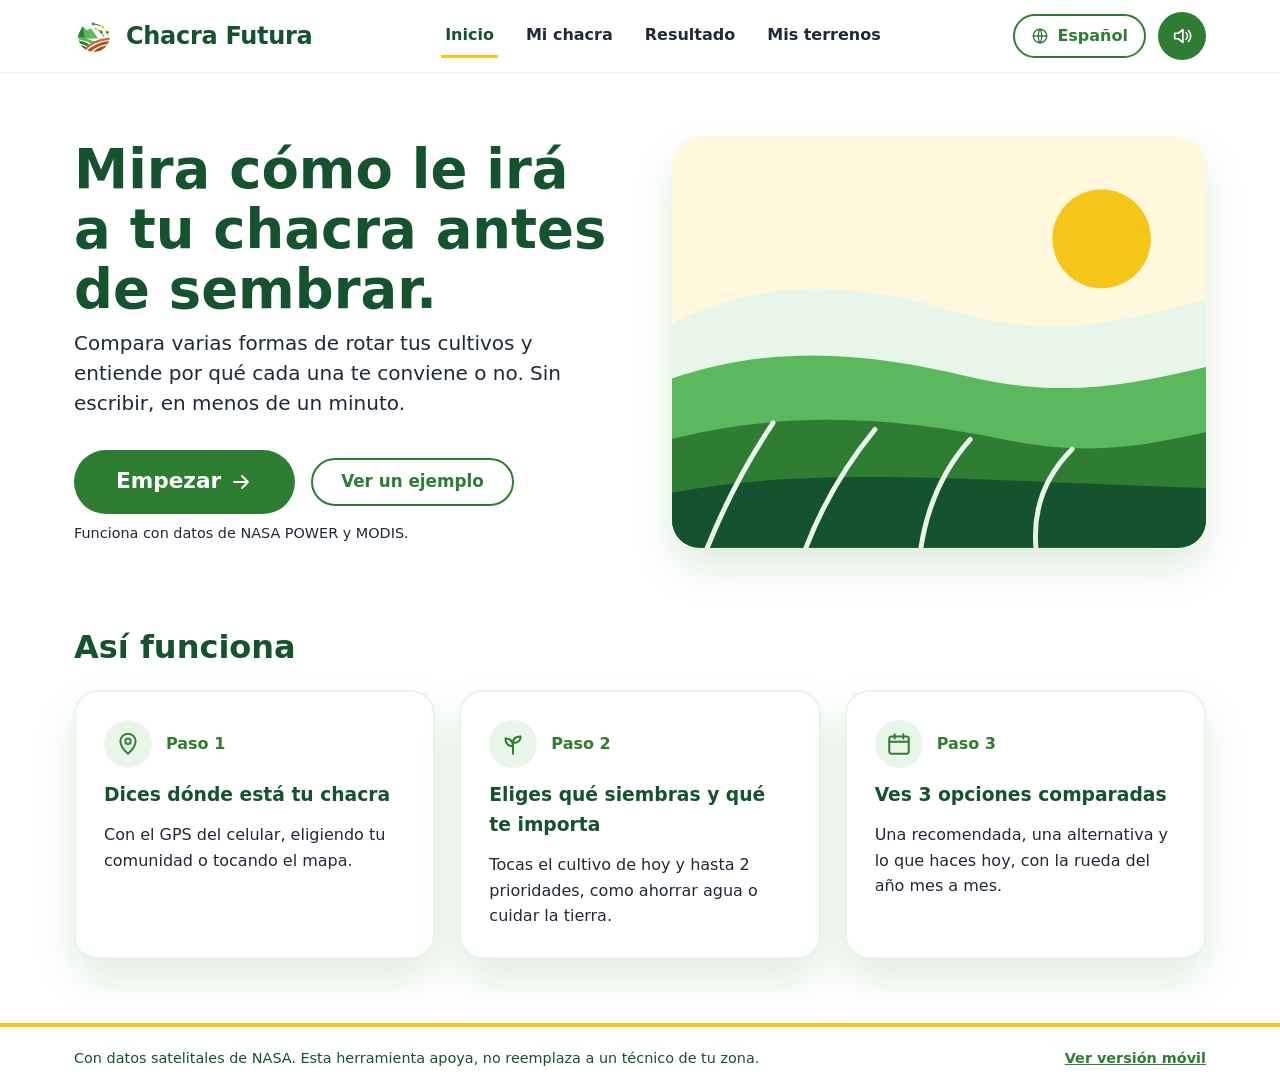
==== frontend/index.html @ f85de7d2 "Replicar mockups de Chacra Futura en el frontend Agrega las 4 pantallas web y las 6 móviles, con app" ====
<!DOCTYPE html>
<html lang="es">
<head>
<meta charset="UTF-8">
<meta name="viewport" content="width=device-width, initial-scale=1.0">
<title>Inicio · Chacra Futura</title>
<link rel="stylesheet" href="app.css">
</head>
<body>
<header class="site-header">
  <div class="container header-inner">
    <a href="index.html" class="brand" aria-label="Chacra Futura, inicio"><svg viewBox="0 0 240 240" width="40" height="40" aria-hidden="true">
          <defs>
            <clipPath id="chacra-clip-1">
              <circle cx="120" cy="120" r="95" />
            </clipPath>
          </defs>
          <g clip-path="url(#chacra-clip-1)">
            <polygon points="15,135 52,62 78,85 102,74 145,135" fill="#5CB85C" />
            <polygon points="15,135 52,62 64,135" fill="#2E7D32" />
            <path d="M 15,122 Q 70,126 122,155 L 110,168 Q 65,142 15,138 Z" fill="#5CB85C" />
            <path d="M 15,145 Q 62,150 102,175 L 90,188 Q 55,165 15,160 Z" fill="#2E7D32" />
            <path d="M 15,168 Q 52,172 82,194 L 68,208 Q 44,188 15,184 Z" fill="#14532D" />
            <path d="M 48,205 Q 105,135 225,128 L 225,142 Q 112,150 60,216 Z" fill="#C86D3B" />
            <path d="M 66,222 Q 120,156 225,148 L 225,166 Q 130,175 84,232 Z" fill="#B35627" />
            <path d="M 92,234 Q 142,180 225,172 L 225,194 Q 155,202 116,240 Z" fill="#9E471C" />
            <path d="M 126,240 Q 168,206 225,200 L 225,235 L 126,240 Z" fill="#B35627" />
          </g>
          <g stroke-linecap="round">
            <path d="M 115,48 Q 140,50 158,58" fill="none" stroke="#2E7D32" stroke-width="6" />
            <circle cx="115" cy="48" r="8.5" fill="#2E7D32" />
            <circle cx="172" cy="66" r="8.5" fill="#F5C518" />
            <path d="M 184,77 L 191,85" fill="none" stroke="#F5C518" stroke-width="6" />
            <circle cx="200" cy="98" r="8.5" fill="#2E7D32" />
            <path d="M 204,110 L 207,118" fill="none" stroke="#F5C518" stroke-width="6" />
            <circle cx="132" cy="78" r="8.5" fill="#F5C518" />
            <path d="M 146,85 L 154,90" fill="none" stroke="#2E7D32" stroke-width="6" />
            <circle cx="163" cy="96" r="8.5" fill="#2E7D32" />
            <path d="M 169,105 Q 174,113 177,121" fill="none" stroke="#2E7D32" stroke-width="6" />
          </g>
        </svg><span class="brand-name">Chacra Futura</span></a>
    <nav class="main-nav" aria-label="Navegación principal"><a href="index.html" class="nav-link is-active" aria-current="page">Inicio</a><a href="mi-chacra.html" class="nav-link">Mi chacra</a><a href="resultado.html" class="nav-link">Resultado</a><a href="terrenos.html" class="nav-link">Mis terrenos</a></nav>
    <div class="header-tools">
      <button type="button" class="pill"><svg class="ic" width="18" height="18" viewBox="0 0 24 24" fill="none" stroke="currentColor" stroke-width="1.8" stroke-linecap="round" stroke-linejoin="round" aria-hidden="true"><circle cx="12" cy="12" r="9"/><path d="M3 12h18M12 3c3 3 3 15 0 18M12 3c-3 3-3 15 0 18"/></svg>Español</button>
      <button type="button" class="round-btn" data-speak aria-label="Escuchar esta pantalla"><svg class="ic" width="22" height="22" viewBox="0 0 24 24" fill="none" stroke="currentColor" stroke-width="1.8" stroke-linecap="round" stroke-linejoin="round" aria-hidden="true"><path d="M4 9v6h4l5 4V5L8 9H4z"/><path d="M16.5 8.5a5 5 0 0 1 0 7M19 6a8.5 8.5 0 0 1 0 12"/></svg></button>
    </div>
  </div>
</header>
<main id="main">
<section class="hero"><div class="container hero-grid">
<div class="hero-copy"><h1>Mira cómo le irá a tu chacra antes de sembrar.</h1>
<p class="lead">Compara varias formas de rotar tus cultivos y entiende por qué cada una te conviene o no. Sin escribir, en menos de un minuto.</p>
<div class="actions"><a href="mi-chacra.html" class="btn btn-green btn-lg">Empezar<svg class="ic" width="24" height="24" viewBox="0 0 24 24" fill="none" stroke="currentColor" stroke-width="1.8" stroke-linecap="round" stroke-linejoin="round" aria-hidden="true"><path d="M5 12h14M13 6l6 6-6 6"/></svg></a><a href="resultado.html" class="btn btn-outline">Ver un ejemplo</a></div>
<p class="small">Funciona con datos de NASA POWER y MODIS.</p></div>
<div class="hero-art"><svg class="landscape" viewBox="0 0 342 250" width="520" height="400" preserveAspectRatio="xMidYMid slice" role="img" aria-label="Paisaje de chacra con colinas verdes y sol">
<rect width="342" height="250" fill="#FFF8DC"/><circle cx="270" cy="62" r="30" fill="#F5C518"/>
<path d="M0 118c60-34 120-30 180-12s110 6 162-10v154H0z" fill="#E8F5E9"/>
<path d="M0 150c70-26 130-18 190-4s100 4 152-8v112H0z" fill="#5CB85C"/>
<path d="M0 186c80-22 150-14 210-2s90 2 132-6v72H0z" fill="#2E7D32"/>
<path d="M0 218c90-18 170-10 342-4v36H0z" fill="#14532D"/>
<path d="M30 250c12-30 24-52 40-76M90 250c10-26 24-50 42-72M160 250c4-26 14-48 30-66M230 250c-2-24 6-44 22-60" stroke="#E8F5E9" stroke-width="3" fill="none" stroke-linecap="round"/></svg></div></div></section>
<section class="how"><div class="container"><h2>Así funciona</h2><div class="cards-3"><article class="step-card"><div class="step-head"><span class="step-ic"><svg class="ic" width="26" height="26" viewBox="0 0 24 24" fill="none" stroke="currentColor" stroke-width="1.8" stroke-linecap="round" stroke-linejoin="round" aria-hidden="true"><path d="M12 21s7-6.2 7-11.5A7 7 0 0 0 5 9.5C5 14.8 12 21 12 21z"/><circle cx="12" cy="9.5" r="2.5"/></svg></span><b>Paso 1</b></div><h3>Dices dónde está tu chacra</h3><p>Con el GPS del celular, eligiendo tu comunidad o tocando el mapa.</p></article><article class="step-card"><div class="step-head"><span class="step-ic"><svg class="ic" width="26" height="26" viewBox="0 0 24 24" fill="none" stroke="currentColor" stroke-width="1.8" stroke-linecap="round" stroke-linejoin="round" aria-hidden="true"><path d="M12 21v-9"/><path d="M12 14c-5 0-7-3-7-7 5 0 7 2.5 7 7z"/><path d="M12 11c0-4 2-6 7-6 0 4-2.5 6-7 6z"/></svg></span><b>Paso 2</b></div><h3>Eliges qué siembras y qué te importa</h3><p>Tocas el cultivo de hoy y hasta 2 prioridades, como ahorrar agua o cuidar la tierra.</p></article><article class="step-card"><div class="step-head"><span class="step-ic"><svg class="ic" width="26" height="26" viewBox="0 0 24 24" fill="none" stroke="currentColor" stroke-width="1.8" stroke-linecap="round" stroke-linejoin="round" aria-hidden="true"><rect x="3" y="5" width="18" height="16" rx="2"/><path d="M3 10h18M8 3v4M16 3v4"/></svg></span><b>Paso 3</b></div><h3>Ves 3 opciones comparadas</h3><p>Una recomendada, una alternativa y lo que haces hoy, con la rueda del año mes a mes.</p></article></div></div></section>
</main>
<footer class="site-footer"><div class="container foot-inner"><span>Con datos satelitales de NASA. Esta herramienta apoya, no reemplaza a un técnico de tu zona.</span><a href="movil/index.html" class="foot-link">Ver versión móvil</a></div></footer>
<script src="app.js"></script>
</body>
</html>
---- frontend/app.css ----
/* Chacra Futura — estilos de las pantallas (ver design.md)
   Fondo blanco, verde + amarillo, iconos SVG inline. */
:root {
  --white: #ffffff;
  --green-900: #14532d;
  --green-700: #2e7d32;
  --green-500: #5cb85c;
  --green-100: #e8f5e9;
  --yellow-500: #f5c518;
  --yellow-100: #fff8dc;
  --ink: #1f2937;
  --shadow: 0 20px 40px rgba(46, 125, 50, 0.15);
  --radius: 16px;
  --hatch: repeating-linear-gradient(45deg, var(--white) 0 3px, var(--green-900) 3px 6px);
}

* { box-sizing: border-box; margin: 0; }
html { scroll-behavior: smooth; }
body { background: var(--white); color: var(--ink); font-family: system-ui, -apple-system, "Segoe UI", Roboto, sans-serif; font-size: 1rem; line-height: 1.6; }
a { color: inherit; text-decoration: none; }
button { font: inherit; color: inherit; cursor: pointer; }
ul { padding: 0; list-style: none; }
.ic { flex: none; }
.sr { position: absolute; width: 1px; height: 1px; overflow: hidden; clip: rect(0 0 0 0); }
.container { max-width: 1180px; margin: 0 auto; padding: 0 24px; }
:focus-visible { outline: 3px solid var(--yellow-500); outline-offset: 2px; }

h1 { font-size: clamp(2.2rem, 5vw, 3.4rem); font-weight: 800; line-height: 1.1; color: var(--green-900); }
h2 { font-size: clamp(1.5rem, 3vw, 2rem); font-weight: 800; color: var(--green-900); line-height: 1.2; }
h3 { color: var(--green-900); font-weight: 800; }
.lead { font-size: 1.25rem; line-height: 1.5; max-width: 60ch; }
.small { font-size: .9rem; }
.hint { color: var(--ink); opacity: .85; }
.center { text-align: center; }

/* Botones */
.btn { display: inline-flex; align-items: center; justify-content: center; gap: 8px; min-height: 48px; padding: 0 28px; border-radius: 999px; border: 2px solid transparent; font-weight: 700; font-size: 1.05rem; transition: transform .2s, box-shadow .2s; }
.btn:hover { transform: translateY(-3px); box-shadow: var(--shadow); }
.btn-green { background: var(--green-700); color: var(--white); }
.btn-yellow { background: var(--yellow-500); color: var(--green-900); }
.btn-outline { background: var(--white); color: var(--green-700); border-color: var(--green-700); }
.btn-lg { min-height: 64px; padding: 0 40px; font-size: 1.35rem; }
.btn-xl { min-height: 64px; font-size: 1.3rem; }
.btn-sm { min-height: 40px; padding: 0 20px; font-size: .95rem; }
.btn-block { display: flex; width: 100%; }
.actions { display: flex; flex-wrap: wrap; gap: 16px; align-items: center; margin-top: 24px; }
.actions.two > * { flex: 1; }
.pill { display: inline-flex; align-items: center; gap: 8px; min-height: 44px; padding: 0 16px; border-radius: 999px; border: 2px solid var(--green-700); background: var(--white); color: var(--green-700); font-weight: 600; }
.round-btn { display: inline-grid; place-items: center; width: 48px; height: 48px; border-radius: 50%; border: 0; background: var(--green-700); color: var(--white); }
.round-btn.ghost { background: var(--green-100); color: var(--green-900); }
.badge { display: inline-block; padding: 4px 16px; border-radius: 999px; background: var(--yellow-100); border: 1px solid var(--yellow-500); color: var(--green-900); font-size: .85rem; font-weight: 700; }
.textlink { display: inline-block; margin-top: 16px; color: var(--green-700); font-weight: 700; text-decoration: underline; }
.foot-link { color: var(--green-700); font-weight: 600; text-decoration: underline; }

/* Cabecera y pie */
.site-header { position: sticky; top: 0; z-index: 10; background: var(--white); border-bottom: 1px solid var(--green-100); }
.header-inner { display: flex; align-items: center; justify-content: space-between; gap: 16px; flex-wrap: wrap; padding-top: 12px; padding-bottom: 12px; }
.brand { display: flex; align-items: center; gap: 12px; color: var(--green-900); }
.brand-name { font-size: 1.5rem; font-weight: 800; letter-spacing: -.3px; }
.main-nav { display: flex; gap: 24px; flex-wrap: wrap; }
.nav-link { display: flex; align-items: center; min-height: 44px; padding: 0 4px; font-weight: 600; border-bottom: 3px solid transparent; }
.nav-link.is-active { color: var(--green-900); font-weight: 800; border-bottom-color: var(--yellow-500); }
.header-tools { display: flex; gap: 12px; align-items: center; }
.site-footer { margin-top: 64px; border-top: 4px solid var(--yellow-500); padding: 20px 0; font-size: .9rem; color: var(--green-900); background: var(--white); }
.foot-inner { display: flex; justify-content: space-between; gap: 16px; flex-wrap: wrap; }

/* Inicio web */
.hero { padding: 64px 0 40px; }
.hero-grid { display: grid; grid-template-columns: 1fr 1fr; gap: 64px; align-items: center; }
.hero-copy { display: grid; gap: 8px; }
.hero-art .landscape { width: 100%; height: auto; border-radius: 28px; box-shadow: var(--shadow); display: block; }
.how { padding: 40px 0 0; }
.cards-3 { display: grid; grid-template-columns: repeat(auto-fit, minmax(260px, 1fr)); gap: 24px; margin-top: 24px; }
.step-card, .reason, .opt, .terr, .panel, .summary, .confidence, .tip { background: var(--white); border: 2px solid var(--green-100); border-radius: 24px; box-shadow: var(--shadow); }
.step-card { padding: 28px; display: grid; gap: 12px; align-content: start; }
.step-head { display: flex; align-items: center; gap: 14px; color: var(--green-700); }
.step-ic { display: grid; place-items: center; width: 48px; height: 48px; border-radius: 50%; background: var(--green-100); }

/* Páginas con cabecera */
.page-head { padding: 48px 0 24px; }
.page-head .container { display: grid; gap: 8px; justify-items: start; }
.title-row { display: flex; flex-wrap: wrap; gap: 16px; align-items: center; }

/* Mi chacra */
.two-col { display: grid; grid-template-columns: minmax(0, 1fr) 340px; gap: 32px; align-items: start; }
.panel { padding: 28px; margin-bottom: 24px; display: grid; gap: 16px; }
.panel h2 { display: flex; align-items: center; gap: 12px; }
.panel h2 .ic { color: var(--green-700); }
.num { display: grid; place-items: center; width: 36px; height: 36px; border-radius: 50%; background: var(--yellow-500); color: var(--green-900); font-weight: 800; font-size: 1.1rem; }
.h2-sub, .sub { font-size: 1.15rem; font-weight: 800; color: var(--green-900); margin-top: 8px; }
.summary { position: sticky; top: 96px; padding: 24px; display: grid; gap: 16px; background: var(--green-100); }
.summary dl { display: grid; gap: 12px; }
.summary dl > div { display: grid; grid-template-columns: 24px 1fr; column-gap: 12px; align-items: center; }
.summary dl .ic { color: var(--green-700); grid-row: span 2; }
.summary dt { font-size: .8rem; font-weight: 700; color: var(--green-700); }
.summary dd { font-weight: 700; }

/* Mapa y ubicación */
.map { position: relative; border-radius: var(--radius); overflow: hidden; border: 2px solid var(--green-100); }
.map svg { display: block; width: 100%; height: 180px; }
.map-pin { position: absolute; left: 50%; top: 42%; transform: translate(-50%, -50%); display: grid; justify-items: center; color: var(--green-900); }
.map-pin .ic { fill: var(--yellow-500); }
.map-pin span { background: var(--white); border-radius: 999px; padding: 0 12px; font-weight: 800; font-size: .85rem; box-shadow: var(--shadow); }
.loc-list { display: grid; gap: 12px; }
.loc { display: flex; align-items: center; gap: 16px; width: 100%; min-height: 64px; padding: 12px 20px; text-align: left; background: var(--white); border: 2px solid var(--green-100); border-radius: var(--radius); color: var(--green-900); }
.loc.is-selected { border-color: var(--green-700); background: var(--green-100); }
.loc-text { display: grid; flex: 1; line-height: 1.3; }
.loc-text small { font-size: .85rem; color: var(--ink); }
.loc-end { color: var(--green-700); display: grid; }
.found { display: flex; align-items: center; gap: 12px; padding: 12px 16px; border-radius: var(--radius); background: var(--green-100); color: var(--green-900); font-weight: 700; }

/* Fichas de selección (cultivos, prioridades) */
.tiles { display: grid; grid-template-columns: repeat(auto-fill, minmax(150px, 1fr)); gap: 12px; }
.tile { position: relative; display: grid; justify-items: center; align-content: center; gap: 8px; min-height: 112px; padding: 16px 8px; background: var(--white); border: 2px solid var(--green-100); border-radius: var(--radius); color: var(--green-700); font-weight: 700; text-align: center; transition: transform .15s; }
.tile:hover { transform: translateY(-2px); }
.tile.is-selected { border-color: var(--green-700); background: var(--green-100); }
.tile-label { color: var(--ink); line-height: 1.25; }
.tile-check { position: absolute; top: 8px; right: 8px; width: 24px; height: 24px; display: grid; place-items: center; border-radius: 50%; color: var(--white); }
.tile.is-selected .tile-check { background: var(--green-700); }
.chips { display: flex; flex-wrap: wrap; gap: 12px; }
.chip { display: inline-flex; align-items: center; gap: 8px; min-height: 48px; padding: 0 20px; border-radius: 999px; background: var(--white); border: 2px solid var(--green-100); font-weight: 700; }
.chip.is-selected { background: var(--green-700); border-color: var(--green-700); color: var(--white); }

/* Estados (no dependen solo del color: icono + texto) */
.st { display: inline-flex; align-items: center; gap: 4px; padding: 0 12px; min-height: 28px; border-radius: 999px; font-size: .85rem; font-weight: 800; border: 2px solid; }
.st-ok { background: var(--green-100); color: var(--green-900); border-color: var(--green-700); }
.st-warn { background: var(--yellow-100); color: var(--green-900); border-color: var(--yellow-500); }
.st-bad { background: var(--white); color: var(--green-900); border: 2px dashed var(--green-900); }
.legend { display: flex; flex-wrap: wrap; gap: 16px; margin: 12px 0; font-weight: 600; }
.legend li { display: flex; align-items: center; gap: 8px; }
.sw { display: inline-block; width: 20px; height: 20px; border-radius: 6px; border: 2px solid var(--green-900); }
.sw-ok { background: var(--green-700); } .sw-warn { background: var(--yellow-500); } .sw-bad { background: var(--hatch); }

/* Resultado */
.opts { align-items: stretch; }
.opt { padding: 28px; display: grid; gap: 12px; align-content: start; }
.opt-rec { border-color: var(--green-700); background: linear-gradient(var(--white), var(--green-100)); }
.opt p { min-height: 3.2em; }
.tag { display: inline-flex; align-items: center; gap: 4px; justify-self: start; padding: 4px 16px; border-radius: 999px; background: var(--yellow-500); color: var(--green-900); font-weight: 800; font-size: .85rem; }
.tag-soft { background: var(--green-100); }
.stats { display: grid; gap: 8px; }
.stat { display: flex; align-items: center; justify-content: space-between; gap: 8px; }
.stat-name { display: flex; align-items: center; gap: 8px; font-weight: 700; color: var(--green-700); }
.year { margin-top: 48px; }
.year-grid { display: grid; grid-template-columns: 1fr minmax(0, 400px); gap: 48px; align-items: center; padding: 32px; background: var(--green-100); border-radius: 24px; }
.year-text { display: grid; gap: 12px; align-content: start; }
.wheel { max-width: 100%; height: auto; background: var(--white); border-radius: 50%; }
.why, .rain, .sat { margin-top: 48px; display: grid; gap: 16px; }
.confidence { padding: 20px 24px; display: grid; gap: 8px; max-width: 520px; }
.conf-head { display: flex; align-items: center; justify-content: space-between; gap: 12px; }
.meter { display: grid; grid-template-columns: repeat(3, 1fr); gap: 8px; }
.bar { height: 12px; border-radius: 999px; background: var(--green-100); }
.bar.on { background: var(--yellow-500); }
.reasons { display: grid; grid-template-columns: repeat(auto-fit, minmax(280px, 1fr)); gap: 24px; }
.reason { padding: 24px; display: grid; gap: 8px; align-content: start; }
.reason h3 { display: flex; align-items: center; gap: 8px; color: var(--green-700); }
.reason li { position: relative; padding-left: 20px; }
.reason li::before { content: ""; position: absolute; left: 0; top: .65em; width: 8px; height: 8px; border-radius: 50%; background: var(--yellow-500); }
.note { display: flex; align-items: flex-start; gap: 12px; padding: 16px 20px; border-radius: var(--radius); background: var(--yellow-100); border: 2px solid var(--yellow-500); color: var(--green-900); }
.note .ic { margin-top: 2px; }
.cta { margin-top: 64px; padding: 64px 0; background: var(--yellow-100); text-align: center; }
.cta-inner { display: grid; justify-items: center; gap: 8px; }

/* Mis terrenos */
.terr-grid { display: grid; grid-template-columns: repeat(auto-fit, minmax(340px, 1fr)); gap: 24px; }
.terr { display: grid; grid-template-columns: 160px 1fr; overflow: hidden; }
.thumb { width: 100%; height: 100%; object-fit: cover; min-height: 160px; }
.terr-body { padding: 20px; display: grid; gap: 8px; align-content: start; justify-items: start; }
.terr-body h3 { display: flex; align-items: center; gap: 8px; color: var(--green-700); }
.stats-inline { display: flex; gap: 16px; color: var(--green-700); font-weight: 700; font-size: .9rem; }
.stats-inline span { display: inline-flex; align-items: center; gap: 4px; }
.gantt { margin-top: 48px; }
.table-wrap { overflow-x: auto; border-radius: var(--radius); border: 2px solid var(--green-100); }
.gt { width: 100%; min-width: 860px; border-collapse: separate; border-spacing: 4px; text-align: center; font-size: .8rem; }
.gt th { font-weight: 800; color: var(--green-900); }
.gt tbody th { text-align: left; padding-right: 12px; }
.gt tbody th small { display: block; font-weight: 400; }
.gc, .wk { border-radius: 8px; padding: 8px 2px; font-weight: 700; }
.g-sow { background: var(--yellow-500); color: var(--green-900); }
.g-harv { background: var(--green-900); color: var(--white); }
.g-grow { background: var(--green-500); color: var(--green-900); }
.g-free { background: var(--white); border: 2px dashed var(--green-500); color: var(--green-900); }
td.g-free { border: 2px dashed var(--green-500); }
.sw.g-sow, .sw.g-harv, .sw.g-grow, .sw.g-free { display: inline-block; }
.wk { background: var(--green-100); color: var(--green-900); display: table-cell; }
.wk-mucho { background: var(--yellow-500); }
.wk-medio { background: var(--yellow-100); }
.wk .ic { vertical-align: -3px; }
.tips { margin-top: 32px; display: grid; grid-template-columns: repeat(auto-fit, minmax(320px, 1fr)); gap: 24px; }
.tip { display: grid; grid-template-columns: 28px 1fr; gap: 16px; padding: 24px; }
.tip-warn { background: var(--yellow-100); border-color: var(--yellow-500); }
.tip-idea { background: var(--green-100); border-color: var(--green-500); }
.tip .ic { color: var(--green-700); }

/* Móvil */
body.mobile { background: var(--white); }
.m-screen { max-width: 430px; min-height: 100vh; margin: 0 auto; padding: 24px 24px 120px; display: flex; flex-direction: column; gap: 16px; }
.m-top { display: flex; align-items: center; justify-content: space-between; gap: 12px; }
.m-step { font-weight: 800; color: var(--green-900); }
.progress { display: grid; grid-template-columns: repeat(4, 1fr); gap: 8px; }
.progress span { height: 8px; border-radius: 999px; background: var(--green-100); }
.progress span.on { background: var(--yellow-500); }
.m-main { display: flex; flex-direction: column; gap: 16px; }
.m-h1 { font-size: 1.9rem; font-weight: 800; line-height: 1.15; color: var(--green-900); }
.m-brand { display: flex; align-items: center; gap: 12px; margin-top: 24px; font-size: 2.1rem; font-weight: 800; color: var(--green-900); letter-spacing: -.5px; }
.m-lead { font-size: 1.4rem; font-weight: 700; line-height: 1.3; }
.m-art .landscape { width: 100%; height: auto; border-radius: 24px; display: block; box-shadow: var(--shadow); }
.m-bottom { display: grid; gap: 14px; margin-top: auto; padding-top: 8px; }
.m-disc { font-size: .85rem; line-height: 1.4; border-top: 1px solid var(--green-100); padding-top: 14px; text-align: center; }
.center-link { text-align: center; }
.m-sticky { position: fixed; left: 0; right: 0; bottom: 0; padding: 16px 24px 24px; background: linear-gradient(rgba(255, 255, 255, 0), var(--white) 30%); }
.m-sticky .btn { max-width: 382px; margin: 0 auto; }
.m-wheel { display: grid; justify-items: center; }
.mini { padding: 20px; box-shadow: none; }
.mini-st { display: flex; flex-wrap: wrap; gap: 8px 16px; font-weight: 700; font-size: .9rem; color: var(--green-700); }
.lead-sm { font-size: 1.2rem; font-weight: 700; }
body.mobile .tiles { grid-template-columns: repeat(2, 1fr); }
body.mobile .reasons { grid-template-columns: 1fr; }

@media (max-width: 900px) {
  .hero-grid, .two-col, .year-grid { grid-template-columns: 1fr; }
  .summary { position: static; }
  .hero { padding-top: 32px; }
  .main-nav { order: 3; width: 100%; gap: 16px; overflow-x: auto; }
}
@media (max-width: 560px) {
  .terr { grid-template-columns: 1fr; }
  .thumb { height: 140px; }
  .brand-name { font-size: 1.2rem; }
}
@media (prefers-reduced-motion: reduce) {
  html { scroll-behavior: auto; }
  .btn, .tile { transition: none; }
}
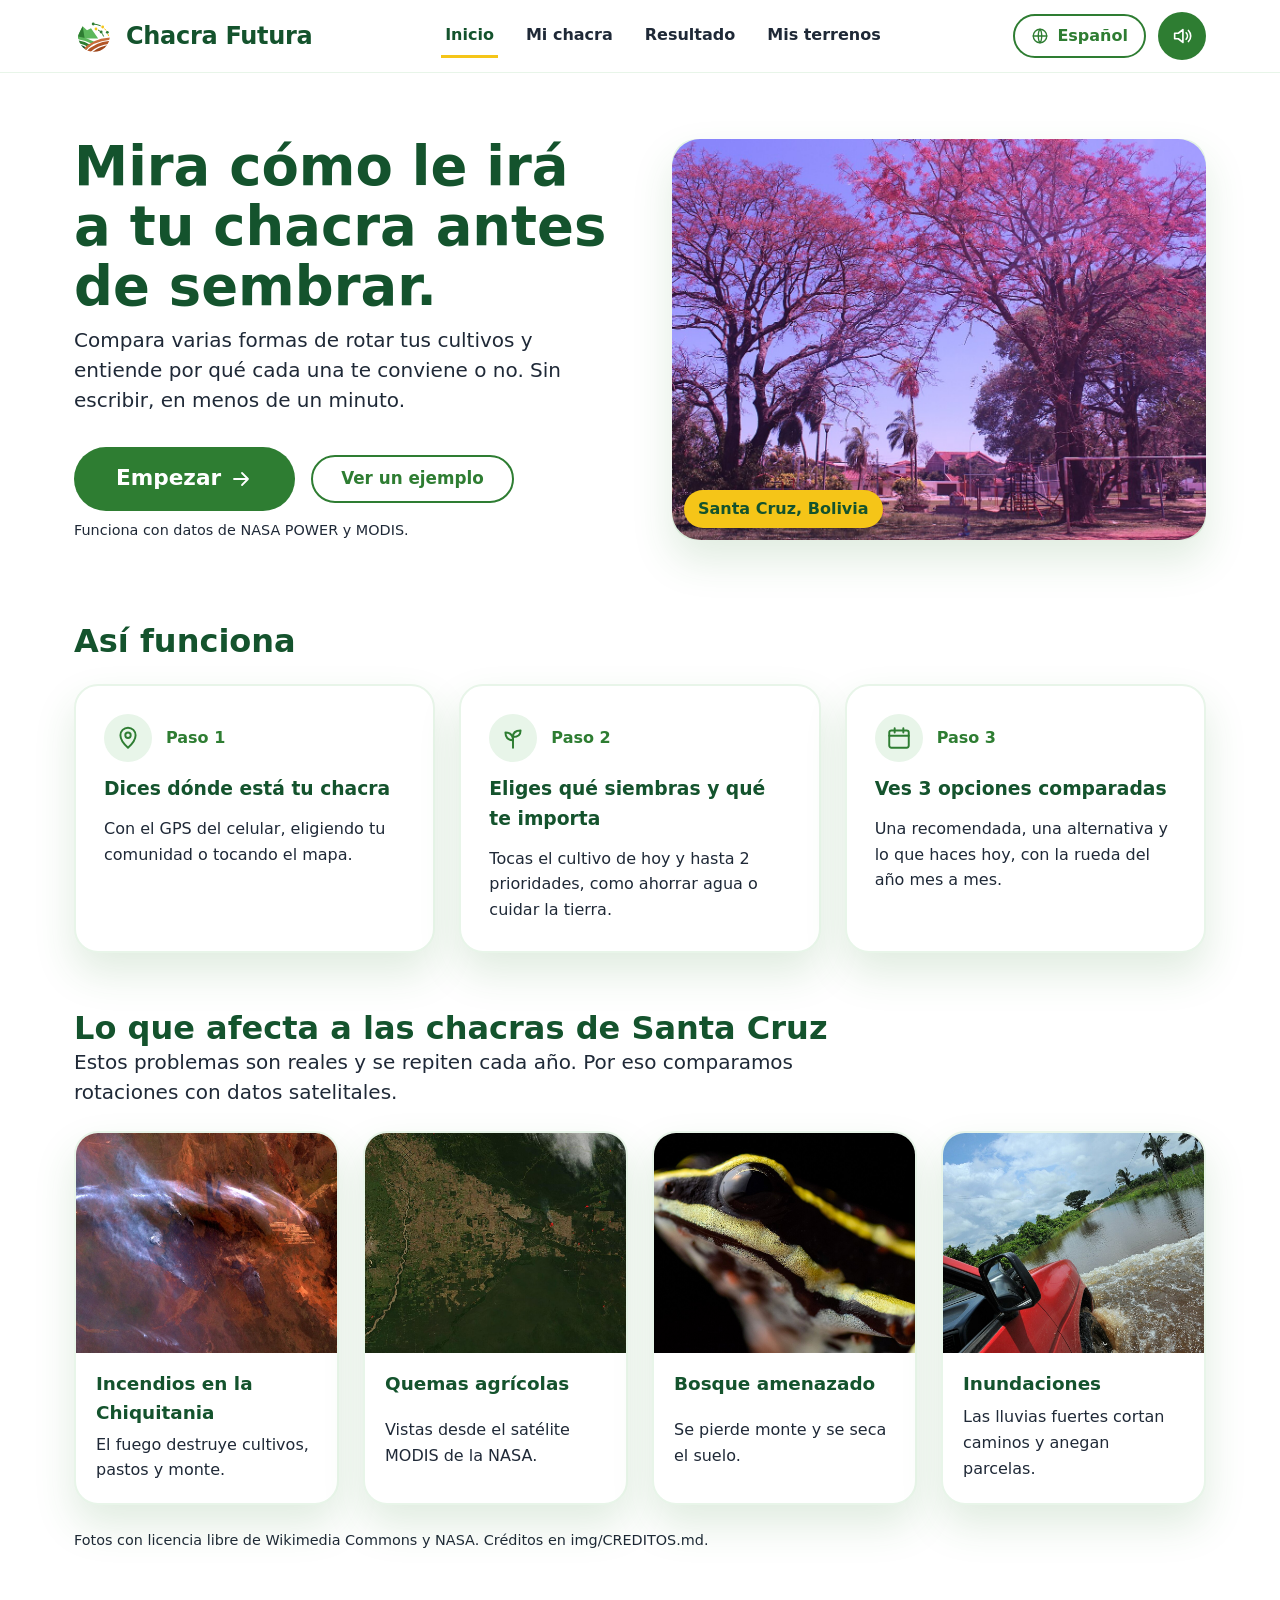
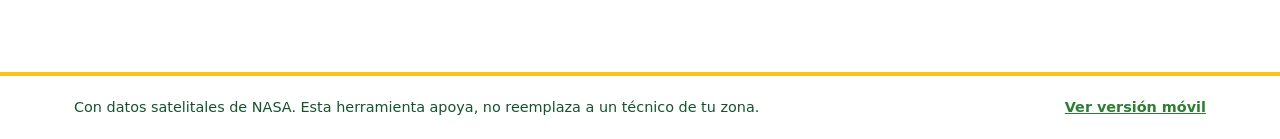
==== commit a0d10094: "quiero queso" ====
--- a/frontend/index.html
+++ b/frontend/index.html
@@ -50,16 +50,19 @@
 <section class="hero"><div class="container hero-grid">
 <div class="hero-copy"><h1>Mira cómo le irá a tu chacra antes de sembrar.</h1>
 <p class="lead">Compara varias formas de rotar tus cultivos y entiende por qué cada una te conviene o no. Sin escribir, en menos de un minuto.</p>
-<div class="actions"><a href="mi-chacra.html" class="btn btn-green btn-lg">Empezar<svg class="ic" width="24" height="24" viewBox="0 0 24 24" fill="none" stroke="currentColor" stroke-width="1.8" stroke-linecap="round" stroke-linejoin="round" aria-hidden="true"><path d="M5 12h14M13 6l6 6-6 6"/></svg></a><a href="resultado.html" class="btn btn-outline">Ver un ejemplo</a></div>
+<div class="actions"><a href="mi-chacra.html" class="btn btn-green btn-lg">Empezar<svg class="ic" width="24" height="24" viewBox="0 0 24 24" fill="none" stroke="currentColor" stroke-width="1.8" stroke-linecap="round" stroke-linejoin="round" aria-hidden="true"><path d="M5 12h14M13 6l6 6-6 6"/></svg></a><a href="resultado.html?ejemplo=1" class="btn btn-outline">Ver un ejemplo</a></div>
 <p class="small">Funciona con datos de NASA POWER y MODIS.</p></div>
-<div class="hero-art"><svg class="landscape" viewBox="0 0 342 250" width="520" height="400" preserveAspectRatio="xMidYMid slice" role="img" aria-label="Paisaje de chacra con colinas verdes y sol">
-<rect width="342" height="250" fill="#FFF8DC"/><circle cx="270" cy="62" r="30" fill="#F5C518"/>
-<path d="M0 118c60-34 120-30 180-12s110 6 162-10v154H0z" fill="#E8F5E9"/>
-<path d="M0 150c70-26 130-18 190-4s100 4 152-8v112H0z" fill="#5CB85C"/>
-<path d="M0 186c80-22 150-14 210-2s90 2 132-6v72H0z" fill="#2E7D32"/>
-<path d="M0 218c90-18 170-10 342-4v36H0z" fill="#14532D"/>
-<path d="M30 250c12-30 24-52 40-76M90 250c10-26 24-50 42-72M160 250c4-26 14-48 30-66M230 250c-2-24 6-44 22-60" stroke="#E8F5E9" stroke-width="3" fill="none" stroke-linecap="round"/></svg></div></div></section>
+<div class="hero-art"><figure class="photo"><img class="landscape" src="img/santa-cruz-paisaje.jpg" width="1200" height="800" alt="Paisaje real de Santa Cruz de la Sierra, Bolivia" fetchpriority="high"><figcaption>Santa Cruz, Bolivia</figcaption></figure></div></div></section>
 <section class="how"><div class="container"><h2>Así funciona</h2><div class="cards-3"><article class="step-card"><div class="step-head"><span class="step-ic"><svg class="ic" width="26" height="26" viewBox="0 0 24 24" fill="none" stroke="currentColor" stroke-width="1.8" stroke-linecap="round" stroke-linejoin="round" aria-hidden="true"><path d="M12 21s7-6.2 7-11.5A7 7 0 0 0 5 9.5C5 14.8 12 21 12 21z"/><circle cx="12" cy="9.5" r="2.5"/></svg></span><b>Paso 1</b></div><h3>Dices dónde está tu chacra</h3><p>Con el GPS del celular, eligiendo tu comunidad o tocando el mapa.</p></article><article class="step-card"><div class="step-head"><span class="step-ic"><svg class="ic" width="26" height="26" viewBox="0 0 24 24" fill="none" stroke="currentColor" stroke-width="1.8" stroke-linecap="round" stroke-linejoin="round" aria-hidden="true"><path d="M12 21v-9"/><path d="M12 14c-5 0-7-3-7-7 5 0 7 2.5 7 7z"/><path d="M12 11c0-4 2-6 7-6 0 4-2.5 6-7 6z"/></svg></span><b>Paso 2</b></div><h3>Eliges qué siembras y qué te importa</h3><p>Tocas el cultivo de hoy y hasta 2 prioridades, como ahorrar agua o cuidar la tierra.</p></article><article class="step-card"><div class="step-head"><span class="step-ic"><svg class="ic" width="26" height="26" viewBox="0 0 24 24" fill="none" stroke="currentColor" stroke-width="1.8" stroke-linecap="round" stroke-linejoin="round" aria-hidden="true"><rect x="3" y="5" width="18" height="16" rx="2"/><path d="M3 10h18M8 3v4M16 3v4"/></svg></span><b>Paso 3</b></div><h3>Ves 3 opciones comparadas</h3><p>Una recomendada, una alternativa y lo que haces hoy, con la rueda del año mes a mes.</p></article></div></div></section>
+<section class="problems"><div class="container"><h2>Lo que afecta a las chacras de Santa Cruz</h2>
+<p class="lead">Estos problemas son reales y se repiten cada año. Por eso comparamos rotaciones con datos satelitales.</p>
+<div class="photo-grid">
+<figure class="photo"><img src="img/incendio-chiquitania.jpg" width="1200" height="675" loading="lazy" alt="Gran incendio forestal en San José de Chiquitos, Santa Cruz"><figcaption><strong>Incendios en la Chiquitania</strong>El fuego destruye cultivos, pastos y monte.</figcaption></figure>
+<figure class="photo"><img src="img/quemas-santa-cruz-nasa.jpg" width="1200" height="777" loading="lazy" alt="Imagen satelital de la NASA con quemas agrícolas en Santa Cruz"><figcaption><strong>Quemas agrícolas</strong>Vistas desde el satélite MODIS de la NASA.</figcaption></figure>
+<figure class="photo"><img src="img/chiquitania-amenazada.jpg" width="1200" height="800" loading="lazy" alt="Bosque chiquitano amenazado"><figcaption><strong>Bosque amenazado</strong>Se pierde monte y se seca el suelo.</figcaption></figure>
+<figure class="photo"><img src="img/inundacion-bolivia.jpg" width="1200" height="796" loading="lazy" alt="Camino inundado en Bolivia"><figcaption><strong>Inundaciones</strong>Las lluvias fuertes cortan caminos y anegan parcelas.</figcaption></figure>
+</div>
+<p class="small">Fotos con licencia libre de Wikimedia Commons y NASA. Créditos en <a href="img/CREDITOS.md">img/CREDITOS.md</a>.</p></div></section>
 </main>
 <footer class="site-footer"><div class="container foot-inner"><span>Con datos satelitales de NASA. Esta herramienta apoya, no reemplaza a un técnico de tu zona.</span><a href="movil/index.html" class="foot-link">Ver versión móvil</a></div></footer>
 <script src="app.js"></script>
--- a/frontend/app.css
+++ b/frontend/app.css
@@ -232,3 +232,14 @@
   html { scroll-behavior: auto; }
   .btn, .tile { transition: none; }
 }
+
+/* Fotos reales de Santa Cruz y sus problemas */
+.photo { margin: 0; position: relative; overflow: hidden; border-radius: 24px; box-shadow: var(--shadow); background: var(--green-100); }
+.photo img { width: 100%; height: 100%; object-fit: cover; display: block; }
+.hero-art .photo img { aspect-ratio: 4 / 3; }
+.hero-art .photo figcaption { position: absolute; left: 12px; bottom: 12px; padding: 6px 14px; border-radius: 999px; background: var(--yellow-500); color: var(--green-900); font-weight: 700; }
+.problems { padding: 56px 0; }
+.photo-grid { display: grid; grid-template-columns: repeat(auto-fit, minmax(260px, 1fr)); gap: 24px; margin: 24px 0; }
+.photo-grid .photo { display: grid; grid-template-rows: 220px auto; background: var(--white); border: 2px solid var(--green-100); }
+.photo-grid figcaption { padding: 16px 20px 20px; display: grid; gap: 4px; color: var(--ink); }
+.photo-grid figcaption strong { color: var(--green-900); font-size: 1.15rem; }
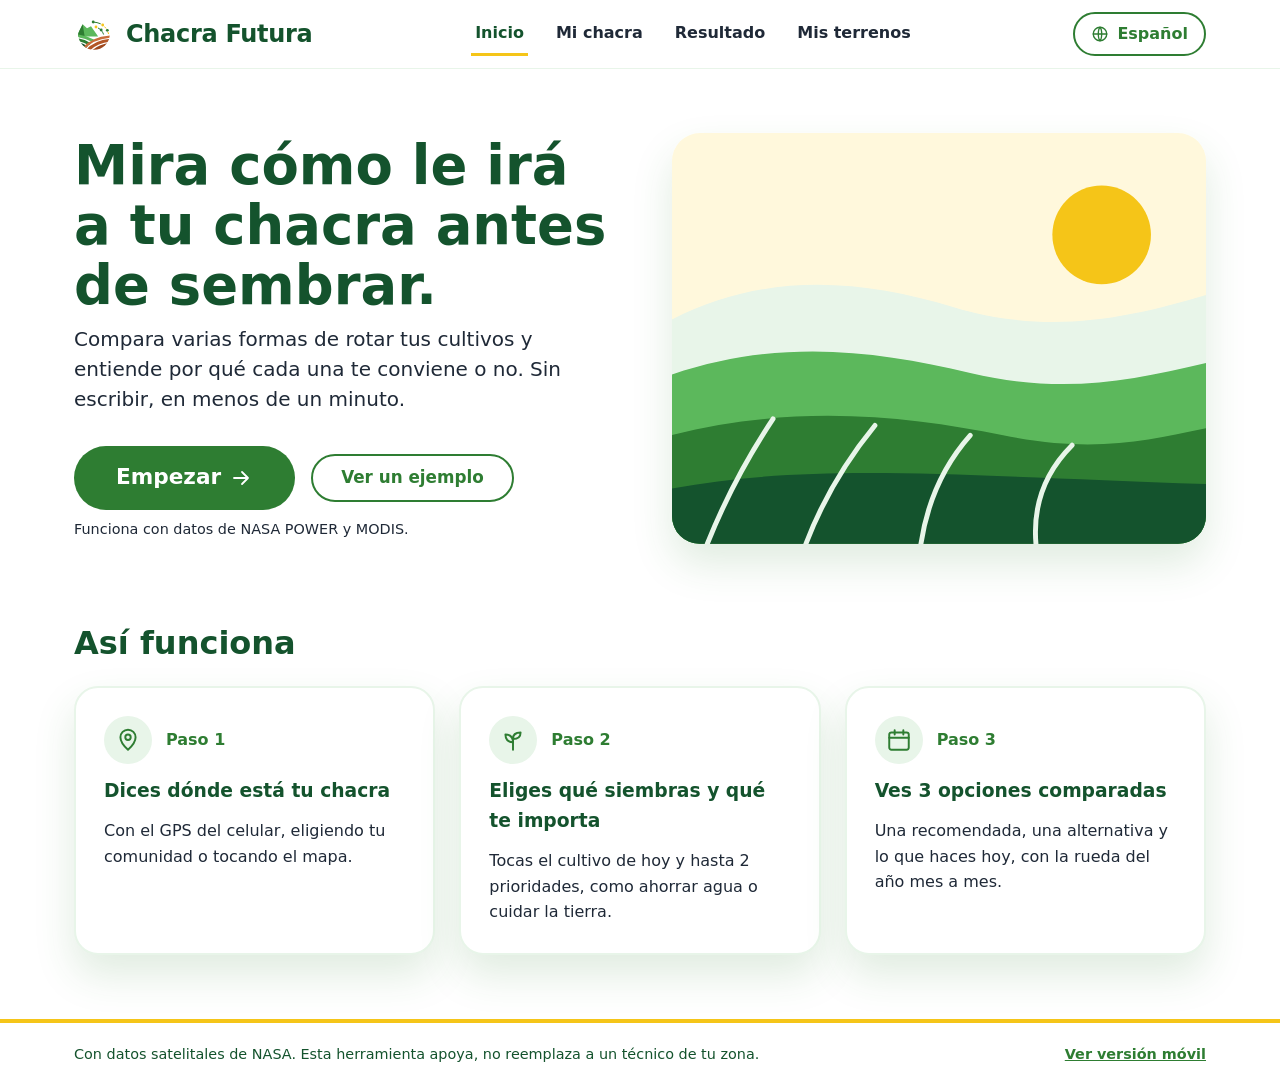
==== commit de12a33c: "feat: terrenos guardados, español/inglés y mejoras de Mi chacra Mi chacra - Zoom del mapa con la rue" ====
--- a/frontend/index.html
+++ b/frontend/index.html
@@ -5,6 +5,7 @@
 <meta name="viewport" content="width=device-width, initial-scale=1.0">
 <title>Inicio · Chacra Futura</title>
 <link rel="stylesheet" href="app.css">
+<script src="i18n.js"></script>
 </head>
 <body>
 <header class="site-header">
@@ -41,8 +42,7 @@
         </svg><span class="brand-name">Chacra Futura</span></a>
     <nav class="main-nav" aria-label="Navegación principal"><a href="index.html" class="nav-link is-active" aria-current="page">Inicio</a><a href="mi-chacra.html" class="nav-link">Mi chacra</a><a href="resultado.html" class="nav-link">Resultado</a><a href="terrenos.html" class="nav-link">Mis terrenos</a></nav>
     <div class="header-tools">
-      <button type="button" class="pill"><svg class="ic" width="18" height="18" viewBox="0 0 24 24" fill="none" stroke="currentColor" stroke-width="1.8" stroke-linecap="round" stroke-linejoin="round" aria-hidden="true"><circle cx="12" cy="12" r="9"/><path d="M3 12h18M12 3c3 3 3 15 0 18M12 3c-3 3-3 15 0 18"/></svg>Español</button>
-      <button type="button" class="round-btn" data-speak aria-label="Escuchar esta pantalla"><svg class="ic" width="22" height="22" viewBox="0 0 24 24" fill="none" stroke="currentColor" stroke-width="1.8" stroke-linecap="round" stroke-linejoin="round" aria-hidden="true"><path d="M4 9v6h4l5 4V5L8 9H4z"/><path d="M16.5 8.5a5 5 0 0 1 0 7M19 6a8.5 8.5 0 0 1 0 12"/></svg></button>
+      <button type="button" class="pill" id="idioma" aria-label="Cambiar idioma"><svg class="ic" width="18" height="18" viewBox="0 0 24 24" fill="none" stroke="currentColor" stroke-width="1.8" stroke-linecap="round" stroke-linejoin="round" aria-hidden="true"><circle cx="12" cy="12" r="9"/><path d="M3 12h18M12 3c3 3 3 15 0 18M12 3c-3 3-3 15 0 18"/></svg>Español</button>
     </div>
   </div>
 </header>
@@ -52,17 +52,14 @@
 <p class="lead">Compara varias formas de rotar tus cultivos y entiende por qué cada una te conviene o no. Sin escribir, en menos de un minuto.</p>
 <div class="actions"><a href="mi-chacra.html" class="btn btn-green btn-lg">Empezar<svg class="ic" width="24" height="24" viewBox="0 0 24 24" fill="none" stroke="currentColor" stroke-width="1.8" stroke-linecap="round" stroke-linejoin="round" aria-hidden="true"><path d="M5 12h14M13 6l6 6-6 6"/></svg></a><a href="resultado.html?ejemplo=1" class="btn btn-outline">Ver un ejemplo</a></div>
 <p class="small">Funciona con datos de NASA POWER y MODIS.</p></div>
-<div class="hero-art"><figure class="photo"><img class="landscape" src="img/santa-cruz-paisaje.jpg" width="1200" height="800" alt="Paisaje real de Santa Cruz de la Sierra, Bolivia" fetchpriority="high"><figcaption>Santa Cruz, Bolivia</figcaption></figure></div></div></section>
+<div class="hero-art"><svg class="landscape" viewBox="0 0 342 250" width="520" height="400" preserveAspectRatio="xMidYMid slice" role="img" aria-label="Paisaje de chacra con colinas verdes y sol">
+<rect width="342" height="250" fill="#FFF8DC"/><circle cx="270" cy="62" r="30" fill="#F5C518"/>
+<path d="M0 118c60-34 120-30 180-12s110 6 162-10v154H0z" fill="#E8F5E9"/>
+<path d="M0 150c70-26 130-18 190-4s100 4 152-8v112H0z" fill="#5CB85C"/>
+<path d="M0 186c80-22 150-14 210-2s90 2 132-6v72H0z" fill="#2E7D32"/>
+<path d="M0 218c90-18 170-10 342-4v36H0z" fill="#14532D"/>
+<path d="M30 250c12-30 24-52 40-76M90 250c10-26 24-50 42-72M160 250c4-26 14-48 30-66M230 250c-2-24 6-44 22-60" stroke="#E8F5E9" stroke-width="3" fill="none" stroke-linecap="round"/></svg></div></div></section>
 <section class="how"><div class="container"><h2>Así funciona</h2><div class="cards-3"><article class="step-card"><div class="step-head"><span class="step-ic"><svg class="ic" width="26" height="26" viewBox="0 0 24 24" fill="none" stroke="currentColor" stroke-width="1.8" stroke-linecap="round" stroke-linejoin="round" aria-hidden="true"><path d="M12 21s7-6.2 7-11.5A7 7 0 0 0 5 9.5C5 14.8 12 21 12 21z"/><circle cx="12" cy="9.5" r="2.5"/></svg></span><b>Paso 1</b></div><h3>Dices dónde está tu chacra</h3><p>Con el GPS del celular, eligiendo tu comunidad o tocando el mapa.</p></article><article class="step-card"><div class="step-head"><span class="step-ic"><svg class="ic" width="26" height="26" viewBox="0 0 24 24" fill="none" stroke="currentColor" stroke-width="1.8" stroke-linecap="round" stroke-linejoin="round" aria-hidden="true"><path d="M12 21v-9"/><path d="M12 14c-5 0-7-3-7-7 5 0 7 2.5 7 7z"/><path d="M12 11c0-4 2-6 7-6 0 4-2.5 6-7 6z"/></svg></span><b>Paso 2</b></div><h3>Eliges qué siembras y qué te importa</h3><p>Tocas el cultivo de hoy y hasta 2 prioridades, como ahorrar agua o cuidar la tierra.</p></article><article class="step-card"><div class="step-head"><span class="step-ic"><svg class="ic" width="26" height="26" viewBox="0 0 24 24" fill="none" stroke="currentColor" stroke-width="1.8" stroke-linecap="round" stroke-linejoin="round" aria-hidden="true"><rect x="3" y="5" width="18" height="16" rx="2"/><path d="M3 10h18M8 3v4M16 3v4"/></svg></span><b>Paso 3</b></div><h3>Ves 3 opciones comparadas</h3><p>Una recomendada, una alternativa y lo que haces hoy, con la rueda del año mes a mes.</p></article></div></div></section>
-<section class="problems"><div class="container"><h2>Lo que afecta a las chacras de Santa Cruz</h2>
-<p class="lead">Estos problemas son reales y se repiten cada año. Por eso comparamos rotaciones con datos satelitales.</p>
-<div class="photo-grid">
-<figure class="photo"><img src="img/incendio-chiquitania.jpg" width="1200" height="675" loading="lazy" alt="Gran incendio forestal en San José de Chiquitos, Santa Cruz"><figcaption><strong>Incendios en la Chiquitania</strong>El fuego destruye cultivos, pastos y monte.</figcaption></figure>
-<figure class="photo"><img src="img/quemas-santa-cruz-nasa.jpg" width="1200" height="777" loading="lazy" alt="Imagen satelital de la NASA con quemas agrícolas en Santa Cruz"><figcaption><strong>Quemas agrícolas</strong>Vistas desde el satélite MODIS de la NASA.</figcaption></figure>
-<figure class="photo"><img src="img/chiquitania-amenazada.jpg" width="1200" height="800" loading="lazy" alt="Bosque chiquitano amenazado"><figcaption><strong>Bosque amenazado</strong>Se pierde monte y se seca el suelo.</figcaption></figure>
-<figure class="photo"><img src="img/inundacion-bolivia.jpg" width="1200" height="796" loading="lazy" alt="Camino inundado en Bolivia"><figcaption><strong>Inundaciones</strong>Las lluvias fuertes cortan caminos y anegan parcelas.</figcaption></figure>
-</div>
-<p class="small">Fotos con licencia libre de Wikimedia Commons y NASA. Créditos en <a href="img/CREDITOS.md">img/CREDITOS.md</a>.</p></div></section>
 </main>
 <footer class="site-footer"><div class="container foot-inner"><span>Con datos satelitales de NASA. Esta herramienta apoya, no reemplaza a un técnico de tu zona.</span><a href="movil/index.html" class="foot-link">Ver versión móvil</a></div></footer>
 <script src="app.js"></script>
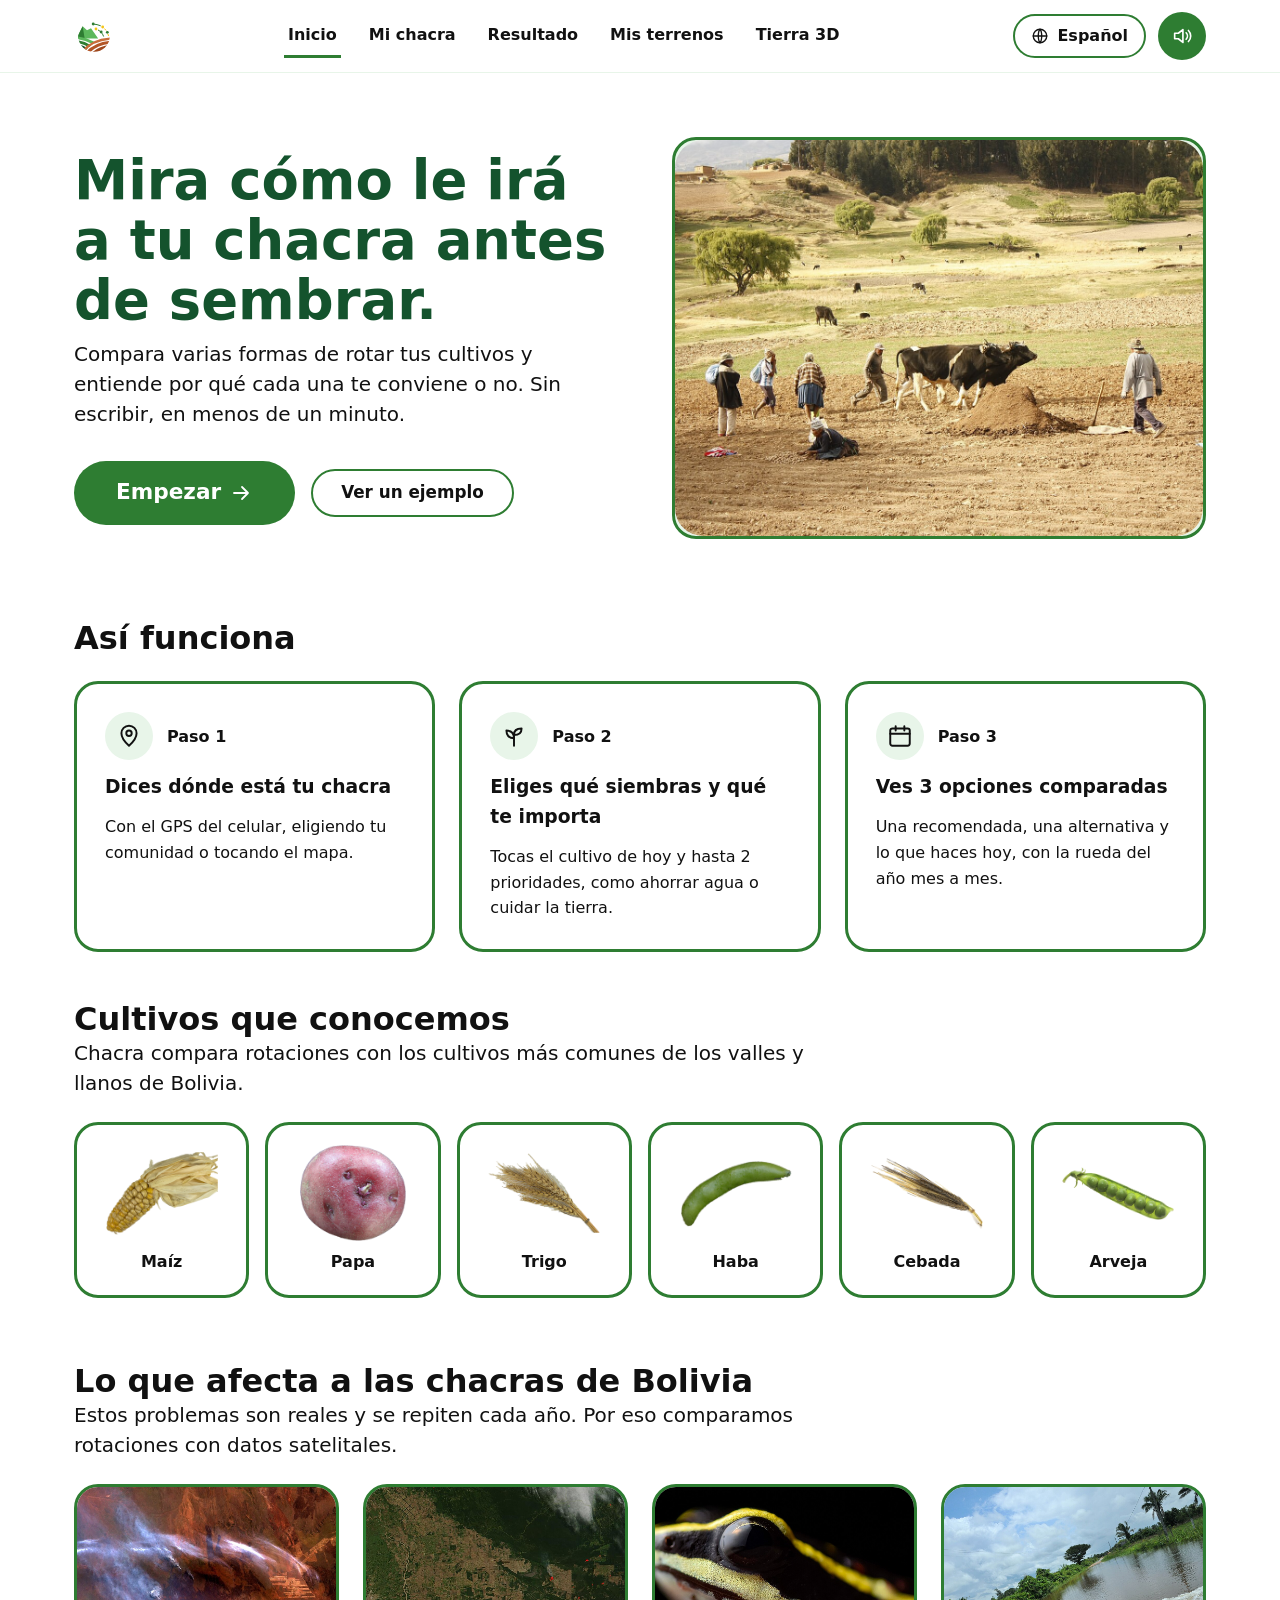
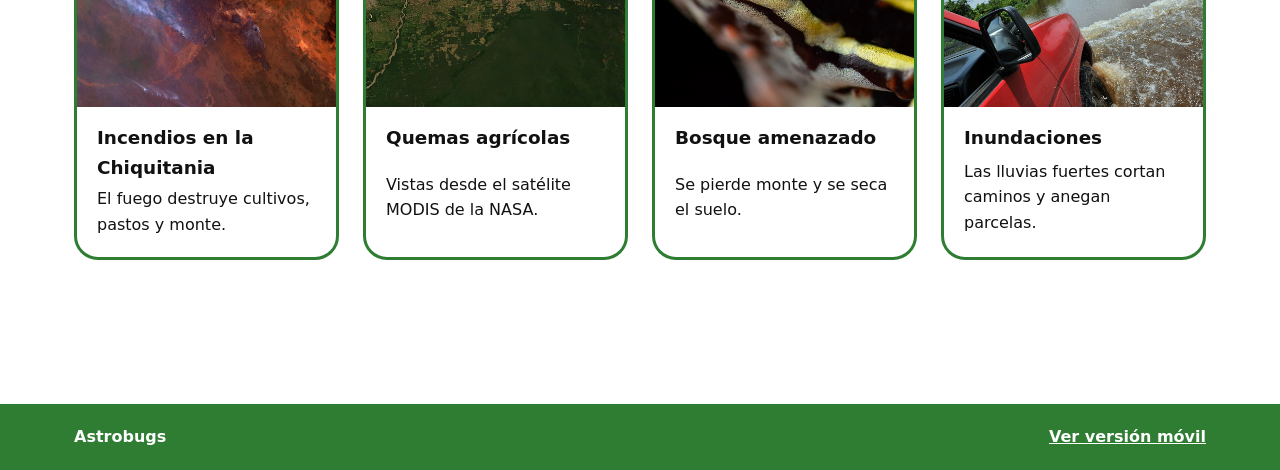
==== commit 65282497: "Agregar Tierra 3D con datos de la NASA y mejoras visuales - Nueva pestaña Tierra 3D: globo con capas" ====
--- a/frontend/index.html
+++ b/frontend/index.html
@@ -3,14 +3,13 @@
 <head>
 <meta charset="UTF-8">
 <meta name="viewport" content="width=device-width, initial-scale=1.0">
-<title>Inicio · Chacra Futura</title>
+<title>Inicio · Chacra</title>
 <link rel="stylesheet" href="app.css">
-<script src="i18n.js"></script>
 </head>
 <body>
 <header class="site-header">
   <div class="container header-inner">
-    <a href="index.html" class="brand" aria-label="Chacra Futura, inicio"><svg viewBox="0 0 240 240" width="40" height="40" aria-hidden="true">
+    <a href="index.html" class="brand" aria-label="Chacra, inicio"><svg viewBox="0 0 240 240" width="40" height="40" aria-hidden="true">
           <defs>
             <clipPath id="chacra-clip-1">
               <circle cx="120" cy="120" r="95" />
@@ -39,10 +38,11 @@
             <circle cx="163" cy="96" r="8.5" fill="#2E7D32" />
             <path d="M 169,105 Q 174,113 177,121" fill="none" stroke="#2E7D32" stroke-width="6" />
           </g>
-        </svg><span class="brand-name">Chacra Futura</span></a>
-    <nav class="main-nav" aria-label="Navegación principal"><a href="index.html" class="nav-link is-active" aria-current="page">Inicio</a><a href="mi-chacra.html" class="nav-link">Mi chacra</a><a href="resultado.html" class="nav-link">Resultado</a><a href="terrenos.html" class="nav-link">Mis terrenos</a></nav>
+        </svg></a>
+    <nav class="main-nav" aria-label="Navegación principal"><a href="index.html" class="nav-link is-active" aria-current="page">Inicio</a><a href="mi-chacra.html" class="nav-link">Mi chacra</a><a href="resultado.html" class="nav-link">Resultado</a><a href="terrenos.html" class="nav-link">Mis terrenos</a><a href="tierra.html" class="nav-link">Tierra 3D</a></nav>
     <div class="header-tools">
-      <button type="button" class="pill" id="idioma" aria-label="Cambiar idioma"><svg class="ic" width="18" height="18" viewBox="0 0 24 24" fill="none" stroke="currentColor" stroke-width="1.8" stroke-linecap="round" stroke-linejoin="round" aria-hidden="true"><circle cx="12" cy="12" r="9"/><path d="M3 12h18M12 3c3 3 3 15 0 18M12 3c-3 3-3 15 0 18"/></svg>Español</button>
+      <button type="button" class="pill"><svg class="ic" width="18" height="18" viewBox="0 0 24 24" fill="none" stroke="currentColor" stroke-width="1.8" stroke-linecap="round" stroke-linejoin="round" aria-hidden="true"><circle cx="12" cy="12" r="9"/><path d="M3 12h18M12 3c3 3 3 15 0 18M12 3c-3 3-3 15 0 18"/></svg>Español</button>
+      <button type="button" class="round-btn" data-speak aria-label="Escuchar esta pantalla"><svg class="ic" width="22" height="22" viewBox="0 0 24 24" fill="none" stroke="currentColor" stroke-width="1.8" stroke-linecap="round" stroke-linejoin="round" aria-hidden="true"><path d="M4 9v6h4l5 4V5L8 9H4z"/><path d="M16.5 8.5a5 5 0 0 1 0 7M19 6a8.5 8.5 0 0 1 0 12"/></svg></button>
     </div>
   </div>
 </header>
@@ -51,17 +51,20 @@
 <div class="hero-copy"><h1>Mira cómo le irá a tu chacra antes de sembrar.</h1>
 <p class="lead">Compara varias formas de rotar tus cultivos y entiende por qué cada una te conviene o no. Sin escribir, en menos de un minuto.</p>
 <div class="actions"><a href="mi-chacra.html" class="btn btn-green btn-lg">Empezar<svg class="ic" width="24" height="24" viewBox="0 0 24 24" fill="none" stroke="currentColor" stroke-width="1.8" stroke-linecap="round" stroke-linejoin="round" aria-hidden="true"><path d="M5 12h14M13 6l6 6-6 6"/></svg></a><a href="resultado.html?ejemplo=1" class="btn btn-outline">Ver un ejemplo</a></div>
-<p class="small">Funciona con datos de NASA POWER y MODIS.</p></div>
-<div class="hero-art"><svg class="landscape" viewBox="0 0 342 250" width="520" height="400" preserveAspectRatio="xMidYMid slice" role="img" aria-label="Paisaje de chacra con colinas verdes y sol">
-<rect width="342" height="250" fill="#FFF8DC"/><circle cx="270" cy="62" r="30" fill="#F5C518"/>
-<path d="M0 118c60-34 120-30 180-12s110 6 162-10v154H0z" fill="#E8F5E9"/>
-<path d="M0 150c70-26 130-18 190-4s100 4 152-8v112H0z" fill="#5CB85C"/>
-<path d="M0 186c80-22 150-14 210-2s90 2 132-6v72H0z" fill="#2E7D32"/>
-<path d="M0 218c90-18 170-10 342-4v36H0z" fill="#14532D"/>
-<path d="M30 250c12-30 24-52 40-76M90 250c10-26 24-50 42-72M160 250c4-26 14-48 30-66M230 250c-2-24 6-44 22-60" stroke="#E8F5E9" stroke-width="3" fill="none" stroke-linecap="round"/></svg></div></div></section>
+</div>
+<div class="hero-art"><figure class="photo"><img class="landscape" src="img/sembrador-boliviano.jpg" width="1280" height="852" alt="Familia campesina boliviana sembrando papa con una yunta de bueyes" fetchpriority="high"></figure></div></div></section>
 <section class="how"><div class="container"><h2>Así funciona</h2><div class="cards-3"><article class="step-card"><div class="step-head"><span class="step-ic"><svg class="ic" width="26" height="26" viewBox="0 0 24 24" fill="none" stroke="currentColor" stroke-width="1.8" stroke-linecap="round" stroke-linejoin="round" aria-hidden="true"><path d="M12 21s7-6.2 7-11.5A7 7 0 0 0 5 9.5C5 14.8 12 21 12 21z"/><circle cx="12" cy="9.5" r="2.5"/></svg></span><b>Paso 1</b></div><h3>Dices dónde está tu chacra</h3><p>Con el GPS del celular, eligiendo tu comunidad o tocando el mapa.</p></article><article class="step-card"><div class="step-head"><span class="step-ic"><svg class="ic" width="26" height="26" viewBox="0 0 24 24" fill="none" stroke="currentColor" stroke-width="1.8" stroke-linecap="round" stroke-linejoin="round" aria-hidden="true"><path d="M12 21v-9"/><path d="M12 14c-5 0-7-3-7-7 5 0 7 2.5 7 7z"/><path d="M12 11c0-4 2-6 7-6 0 4-2.5 6-7 6z"/></svg></span><b>Paso 2</b></div><h3>Eliges qué siembras y qué te importa</h3><p>Tocas el cultivo de hoy y hasta 2 prioridades, como ahorrar agua o cuidar la tierra.</p></article><article class="step-card"><div class="step-head"><span class="step-ic"><svg class="ic" width="26" height="26" viewBox="0 0 24 24" fill="none" stroke="currentColor" stroke-width="1.8" stroke-linecap="round" stroke-linejoin="round" aria-hidden="true"><rect x="3" y="5" width="18" height="16" rx="2"/><path d="M3 10h18M8 3v4M16 3v4"/></svg></span><b>Paso 3</b></div><h3>Ves 3 opciones comparadas</h3><p>Una recomendada, una alternativa y lo que haces hoy, con la rueda del año mes a mes.</p></article></div></div></section>
+<section class="crops"><div class="container"><h2>Cultivos que conocemos</h2><p class="lead">Chacra compara rotaciones con los cultivos más comunes de los valles y llanos de Bolivia.</p><div class="crops-grid"><div class="crop-card"><img src="img/cultivos/maiz.png" alt="" width="112" height="96" loading="lazy"><span>Maíz</span></div><div class="crop-card"><img src="img/cultivos/papa.png" alt="" width="112" height="96" loading="lazy"><span>Papa</span></div><div class="crop-card"><img src="img/cultivos/trigo.png" alt="" width="112" height="96" loading="lazy"><span>Trigo</span></div><div class="crop-card"><img src="img/cultivos/haba.png" alt="" width="112" height="96" loading="lazy"><span>Haba</span></div><div class="crop-card"><img src="img/cultivos/cebada.png" alt="" width="112" height="96" loading="lazy"><span>Cebada</span></div><div class="crop-card"><img src="img/cultivos/arveja.png" alt="" width="112" height="96" loading="lazy"><span>Arveja</span></div></div></div></section>
+<section class="problems"><div class="container"><h2>Lo que afecta a las chacras de Bolivia</h2>
+<p class="lead">Estos problemas son reales y se repiten cada año. Por eso comparamos rotaciones con datos satelitales.</p>
+<div class="photo-grid">
+<figure class="photo"><img src="img/incendio-chiquitania.jpg" width="1200" height="675" loading="lazy" alt="Gran incendio forestal en San José de Chiquitos, Santa Cruz"><figcaption><strong>Incendios en la Chiquitania</strong>El fuego destruye cultivos, pastos y monte.</figcaption></figure>
+<figure class="photo"><img src="img/quemas-santa-cruz-nasa.jpg" width="1200" height="777" loading="lazy" alt="Imagen satelital de la NASA con quemas agrícolas en Santa Cruz"><figcaption><strong>Quemas agrícolas</strong>Vistas desde el satélite MODIS de la NASA.</figcaption></figure>
+<figure class="photo"><img src="img/chiquitania-amenazada.jpg" width="1200" height="800" loading="lazy" alt="Bosque chiquitano amenazado"><figcaption><strong>Bosque amenazado</strong>Se pierde monte y se seca el suelo.</figcaption></figure>
+<figure class="photo"><img src="img/inundacion-bolivia.jpg" width="1200" height="796" loading="lazy" alt="Camino inundado en Bolivia"><figcaption><strong>Inundaciones</strong>Las lluvias fuertes cortan caminos y anegan parcelas.</figcaption></figure>
+</div></div></section>
 </main>
-<footer class="site-footer"><div class="container foot-inner"><span>Con datos satelitales de NASA. Esta herramienta apoya, no reemplaza a un técnico de tu zona.</span><a href="movil/index.html" class="foot-link">Ver versión móvil</a></div></footer>
+<footer class="site-footer"><div class="container foot-inner"><span>Astrobugs</span><a href="movil/index.html" class="foot-link">Ver versión móvil</a></div></footer>
 <script src="app.js"></script>
 </body>
 </html>
--- a/frontend/app.css
+++ b/frontend/app.css
@@ -1,4 +1,4 @@
-/* Chacra Futura — estilos de las pantallas (ver design.md)
+/* Chacra — estilos de las pantallas (ver design.md)
    Fondo blanco, verde + amarillo, iconos SVG inline. */
 :root {
   --white: #ffffff;
@@ -8,8 +8,8 @@
   --green-100: #e8f5e9;
   --yellow-500: #f5c518;
   --yellow-100: #fff8dc;
-  --ink: #1f2937;
-  --shadow: 0 20px 40px rgba(46, 125, 50, 0.15);
+  --ink: #111111;
+  --shadow: none;
   --radius: 16px;
   --hatch: repeating-linear-gradient(45deg, var(--white) 0 3px, var(--green-900) 3px 6px);
 }
@@ -23,45 +23,45 @@
 .ic { flex: none; }
 .sr { position: absolute; width: 1px; height: 1px; overflow: hidden; clip: rect(0 0 0 0); }
 .container { max-width: 1180px; margin: 0 auto; padding: 0 24px; }
-:focus-visible { outline: 3px solid var(--yellow-500); outline-offset: 2px; }
+:focus-visible { outline: 3px solid var(--green-900); outline-offset: 2px; }
 
 h1 { font-size: clamp(2.2rem, 5vw, 3.4rem); font-weight: 800; line-height: 1.1; color: var(--green-900); }
-h2 { font-size: clamp(1.5rem, 3vw, 2rem); font-weight: 800; color: var(--green-900); line-height: 1.2; }
-h3 { color: var(--green-900); font-weight: 800; }
+h2 { font-size: clamp(1.5rem, 3vw, 2rem); font-weight: 800; color: var(--ink); line-height: 1.2; }
+h3 { color: var(--ink); font-weight: 800; }
 .lead { font-size: 1.25rem; line-height: 1.5; max-width: 60ch; }
 .small { font-size: .9rem; }
-.hint { color: var(--ink); opacity: .85; }
+.hint { color: #4b5563; }
 .center { text-align: center; }
 
 /* Botones */
 .btn { display: inline-flex; align-items: center; justify-content: center; gap: 8px; min-height: 48px; padding: 0 28px; border-radius: 999px; border: 2px solid transparent; font-weight: 700; font-size: 1.05rem; transition: transform .2s, box-shadow .2s; }
 .btn:hover { transform: translateY(-3px); box-shadow: var(--shadow); }
 .btn-green { background: var(--green-700); color: var(--white); }
-.btn-yellow { background: var(--yellow-500); color: var(--green-900); }
-.btn-outline { background: var(--white); color: var(--green-700); border-color: var(--green-700); }
+.btn-yellow { background: var(--yellow-500); color: var(--ink); }
+.btn-outline { background: var(--white); color: var(--ink); border-color: var(--green-700); }
 .btn-lg { min-height: 64px; padding: 0 40px; font-size: 1.35rem; }
 .btn-xl { min-height: 64px; font-size: 1.3rem; }
 .btn-sm { min-height: 40px; padding: 0 20px; font-size: .95rem; }
 .btn-block { display: flex; width: 100%; }
 .actions { display: flex; flex-wrap: wrap; gap: 16px; align-items: center; margin-top: 24px; }
 .actions.two > * { flex: 1; }
-.pill { display: inline-flex; align-items: center; gap: 8px; min-height: 44px; padding: 0 16px; border-radius: 999px; border: 2px solid var(--green-700); background: var(--white); color: var(--green-700); font-weight: 600; }
+.pill { display: inline-flex; align-items: center; gap: 8px; min-height: 44px; padding: 0 16px; border-radius: 999px; border: 2px solid var(--green-700); background: var(--white); color: var(--ink); font-weight: 600; }
 .round-btn { display: inline-grid; place-items: center; width: 48px; height: 48px; border-radius: 50%; border: 0; background: var(--green-700); color: var(--white); }
-.round-btn.ghost { background: var(--green-100); color: var(--green-900); }
-.badge { display: inline-block; padding: 4px 16px; border-radius: 999px; background: var(--yellow-100); border: 1px solid var(--yellow-500); color: var(--green-900); font-size: .85rem; font-weight: 700; }
-.textlink { display: inline-block; margin-top: 16px; color: var(--green-700); font-weight: 700; text-decoration: underline; }
-.foot-link { color: var(--green-700); font-weight: 600; text-decoration: underline; }
+.round-btn.ghost { background: var(--green-100); color: var(--ink); }
+.badge { display: inline-block; padding: 4px 16px; border-radius: 999px; background: var(--yellow-100); border: 2px solid var(--green-700); color: var(--ink); font-size: .85rem; font-weight: 700; }
+.textlink { display: inline-block; margin-top: 16px; color: var(--ink); font-weight: 700; text-decoration: underline; }
+.foot-link { color: var(--white); font-weight: 600; text-decoration: underline; }
 
 /* Cabecera y pie */
 .site-header { position: sticky; top: 0; z-index: 10; background: var(--white); border-bottom: 1px solid var(--green-100); }
 .header-inner { display: flex; align-items: center; justify-content: space-between; gap: 16px; flex-wrap: wrap; padding-top: 12px; padding-bottom: 12px; }
-.brand { display: flex; align-items: center; gap: 12px; color: var(--green-900); }
+.brand { display: flex; align-items: center; gap: 12px; color: var(--ink); }
 .brand-name { font-size: 1.5rem; font-weight: 800; letter-spacing: -.3px; }
 .main-nav { display: flex; gap: 24px; flex-wrap: wrap; }
 .nav-link { display: flex; align-items: center; min-height: 44px; padding: 0 4px; font-weight: 600; border-bottom: 3px solid transparent; }
-.nav-link.is-active { color: var(--green-900); font-weight: 800; border-bottom-color: var(--yellow-500); }
+.nav-link.is-active { color: var(--ink); font-weight: 800; border-bottom-color: var(--green-700); }
 .header-tools { display: flex; gap: 12px; align-items: center; }
-.site-footer { margin-top: 64px; border-top: 4px solid var(--yellow-500); padding: 20px 0; font-size: .9rem; color: var(--green-900); background: var(--white); }
+.site-footer { margin-top: 64px; padding: 20px 0; font-size: 1rem; font-weight: 800; color: var(--white); background: var(--green-700); }
 .foot-inner { display: flex; justify-content: space-between; gap: 16px; flex-wrap: wrap; }
 
 /* Inicio web */
@@ -73,7 +73,7 @@
 .cards-3 { display: grid; grid-template-columns: repeat(auto-fit, minmax(260px, 1fr)); gap: 24px; margin-top: 24px; }
 .step-card, .reason, .opt, .terr, .panel, .summary, .confidence, .tip { background: var(--white); border: 2px solid var(--green-100); border-radius: 24px; box-shadow: var(--shadow); }
 .step-card { padding: 28px; display: grid; gap: 12px; align-content: start; }
-.step-head { display: flex; align-items: center; gap: 14px; color: var(--green-700); }
+.step-head { display: flex; align-items: center; gap: 14px; color: var(--ink); }
 .step-ic { display: grid; place-items: center; width: 48px; height: 48px; border-radius: 50%; background: var(--green-100); }
 
 /* Páginas con cabecera */
@@ -85,33 +85,33 @@
 .two-col { display: grid; grid-template-columns: minmax(0, 1fr) 340px; gap: 32px; align-items: start; }
 .panel { padding: 28px; margin-bottom: 24px; display: grid; gap: 16px; }
 .panel h2 { display: flex; align-items: center; gap: 12px; }
-.panel h2 .ic { color: var(--green-700); }
-.num { display: grid; place-items: center; width: 36px; height: 36px; border-radius: 50%; background: var(--yellow-500); color: var(--green-900); font-weight: 800; font-size: 1.1rem; }
-.h2-sub, .sub { font-size: 1.15rem; font-weight: 800; color: var(--green-900); margin-top: 8px; }
+.panel h2 .ic { color: var(--ink); }
+.num { display: grid; place-items: center; width: 36px; height: 36px; border-radius: 50%; background: var(--yellow-500); color: var(--ink); font-weight: 800; font-size: 1.1rem; }
+.h2-sub, .sub { font-size: 1.15rem; font-weight: 800; color: var(--ink); margin-top: 8px; }
 .summary { position: sticky; top: 96px; padding: 24px; display: grid; gap: 16px; background: var(--green-100); }
 .summary dl { display: grid; gap: 12px; }
 .summary dl > div { display: grid; grid-template-columns: 24px 1fr; column-gap: 12px; align-items: center; }
-.summary dl .ic { color: var(--green-700); grid-row: span 2; }
-.summary dt { font-size: .8rem; font-weight: 700; color: var(--green-700); }
+.summary dl .ic { color: var(--ink); grid-row: span 2; }
+.summary dt { font-size: .8rem; font-weight: 700; color: var(--ink); }
 .summary dd { font-weight: 700; }
 
 /* Mapa y ubicación */
 .map { position: relative; border-radius: var(--radius); overflow: hidden; border: 2px solid var(--green-100); }
 .map svg { display: block; width: 100%; height: 180px; }
-.map-pin { position: absolute; left: 50%; top: 42%; transform: translate(-50%, -50%); display: grid; justify-items: center; color: var(--green-900); }
+.map-pin { position: absolute; left: 50%; top: 42%; transform: translate(-50%, -50%); display: grid; justify-items: center; color: var(--ink); }
 .map-pin .ic { fill: var(--yellow-500); }
 .map-pin span { background: var(--white); border-radius: 999px; padding: 0 12px; font-weight: 800; font-size: .85rem; box-shadow: var(--shadow); }
 .loc-list { display: grid; gap: 12px; }
-.loc { display: flex; align-items: center; gap: 16px; width: 100%; min-height: 64px; padding: 12px 20px; text-align: left; background: var(--white); border: 2px solid var(--green-100); border-radius: var(--radius); color: var(--green-900); }
+.loc { display: flex; align-items: center; gap: 16px; width: 100%; min-height: 64px; padding: 12px 20px; text-align: left; background: var(--white); border: 2px solid var(--green-100); border-radius: var(--radius); color: var(--ink); }
 .loc.is-selected { border-color: var(--green-700); background: var(--green-100); }
 .loc-text { display: grid; flex: 1; line-height: 1.3; }
 .loc-text small { font-size: .85rem; color: var(--ink); }
-.loc-end { color: var(--green-700); display: grid; }
-.found { display: flex; align-items: center; gap: 12px; padding: 12px 16px; border-radius: var(--radius); background: var(--green-100); color: var(--green-900); font-weight: 700; }
+.loc-end { color: var(--ink); display: grid; }
+.found { display: flex; align-items: center; gap: 12px; padding: 12px 16px; border-radius: var(--radius); background: var(--green-100); color: var(--ink); font-weight: 700; }
 
 /* Fichas de selección (cultivos, prioridades) */
 .tiles { display: grid; grid-template-columns: repeat(auto-fill, minmax(150px, 1fr)); gap: 12px; }
-.tile { position: relative; display: grid; justify-items: center; align-content: center; gap: 8px; min-height: 112px; padding: 16px 8px; background: var(--white); border: 2px solid var(--green-100); border-radius: var(--radius); color: var(--green-700); font-weight: 700; text-align: center; transition: transform .15s; }
+.tile { position: relative; display: grid; justify-items: center; align-content: center; gap: 8px; min-height: 112px; padding: 16px 8px; background: var(--white); border: 2px solid var(--green-100); border-radius: var(--radius); color: var(--ink); font-weight: 700; text-align: center; transition: transform .15s; }
 .tile:hover { transform: translateY(-2px); }
 .tile.is-selected { border-color: var(--green-700); background: var(--green-100); }
 .tile-label { color: var(--ink); line-height: 1.25; }
@@ -123,9 +123,9 @@
 
 /* Estados (no dependen solo del color: icono + texto) */
 .st { display: inline-flex; align-items: center; gap: 4px; padding: 0 12px; min-height: 28px; border-radius: 999px; font-size: .85rem; font-weight: 800; border: 2px solid; }
-.st-ok { background: var(--green-100); color: var(--green-900); border-color: var(--green-700); }
-.st-warn { background: var(--yellow-100); color: var(--green-900); border-color: var(--yellow-500); }
-.st-bad { background: var(--white); color: var(--green-900); border: 2px dashed var(--green-900); }
+.st-ok { background: var(--green-100); color: var(--ink); border-color: var(--green-700); }
+.st-warn { background: var(--yellow-100); color: var(--ink); border-color: var(--green-700); }
+.st-bad { background: var(--white); color: var(--ink); border: 2px dashed var(--green-900); }
 .legend { display: flex; flex-wrap: wrap; gap: 16px; margin: 12px 0; font-weight: 600; }
 .legend li { display: flex; align-items: center; gap: 8px; }
 .sw { display: inline-block; width: 20px; height: 20px; border-radius: 6px; border: 2px solid var(--green-900); }
@@ -136,11 +136,11 @@
 .opt { padding: 28px; display: grid; gap: 12px; align-content: start; }
 .opt-rec { border-color: var(--green-700); background: linear-gradient(var(--white), var(--green-100)); }
 .opt p { min-height: 3.2em; }
-.tag { display: inline-flex; align-items: center; gap: 4px; justify-self: start; padding: 4px 16px; border-radius: 999px; background: var(--yellow-500); color: var(--green-900); font-weight: 800; font-size: .85rem; }
+.tag { display: inline-flex; align-items: center; gap: 4px; justify-self: start; padding: 4px 16px; border-radius: 999px; background: var(--yellow-500); color: var(--ink); font-weight: 800; font-size: .85rem; }
 .tag-soft { background: var(--green-100); }
 .stats { display: grid; gap: 8px; }
 .stat { display: flex; align-items: center; justify-content: space-between; gap: 8px; }
-.stat-name { display: flex; align-items: center; gap: 8px; font-weight: 700; color: var(--green-700); }
+.stat-name { display: flex; align-items: center; gap: 8px; font-weight: 700; color: var(--ink); }
 .year { margin-top: 48px; }
 .year-grid { display: grid; grid-template-columns: 1fr minmax(0, 400px); gap: 48px; align-items: center; padding: 32px; background: var(--green-100); border-radius: 24px; }
 .year-text { display: grid; gap: 12px; align-content: start; }
@@ -153,10 +153,10 @@
 .bar.on { background: var(--yellow-500); }
 .reasons { display: grid; grid-template-columns: repeat(auto-fit, minmax(280px, 1fr)); gap: 24px; }
 .reason { padding: 24px; display: grid; gap: 8px; align-content: start; }
-.reason h3 { display: flex; align-items: center; gap: 8px; color: var(--green-700); }
+.reason h3 { display: flex; align-items: center; gap: 8px; color: var(--ink); }
 .reason li { position: relative; padding-left: 20px; }
 .reason li::before { content: ""; position: absolute; left: 0; top: .65em; width: 8px; height: 8px; border-radius: 50%; background: var(--yellow-500); }
-.note { display: flex; align-items: flex-start; gap: 12px; padding: 16px 20px; border-radius: var(--radius); background: var(--yellow-100); border: 2px solid var(--yellow-500); color: var(--green-900); }
+.note { display: flex; align-items: flex-start; gap: 12px; padding: 16px 20px; border-radius: var(--radius); background: var(--yellow-100); border: 2px solid var(--green-700); color: var(--ink); }
 .note .ic { margin-top: 2px; }
 .cta { margin-top: 64px; padding: 64px 0; background: var(--yellow-100); text-align: center; }
 .cta-inner { display: grid; justify-items: center; gap: 8px; }
@@ -166,43 +166,43 @@
 .terr { display: grid; grid-template-columns: 160px 1fr; overflow: hidden; }
 .thumb { width: 100%; height: 100%; object-fit: cover; min-height: 160px; }
 .terr-body { padding: 20px; display: grid; gap: 8px; align-content: start; justify-items: start; }
-.terr-body h3 { display: flex; align-items: center; gap: 8px; color: var(--green-700); }
-.stats-inline { display: flex; gap: 16px; color: var(--green-700); font-weight: 700; font-size: .9rem; }
+.terr-body h3 { display: flex; align-items: center; gap: 8px; color: var(--ink); }
+.stats-inline { display: flex; gap: 16px; color: var(--ink); font-weight: 700; font-size: .9rem; }
 .stats-inline span { display: inline-flex; align-items: center; gap: 4px; }
 .gantt { margin-top: 48px; }
 .table-wrap { overflow-x: auto; border-radius: var(--radius); border: 2px solid var(--green-100); }
 .gt { width: 100%; min-width: 860px; border-collapse: separate; border-spacing: 4px; text-align: center; font-size: .8rem; }
-.gt th { font-weight: 800; color: var(--green-900); }
+.gt th { font-weight: 800; color: var(--ink); }
 .gt tbody th { text-align: left; padding-right: 12px; }
 .gt tbody th small { display: block; font-weight: 400; }
 .gc, .wk { border-radius: 8px; padding: 8px 2px; font-weight: 700; }
-.g-sow { background: var(--yellow-500); color: var(--green-900); }
+.g-sow { background: var(--yellow-500); color: var(--ink); }
 .g-harv { background: var(--green-900); color: var(--white); }
-.g-grow { background: var(--green-500); color: var(--green-900); }
-.g-free { background: var(--white); border: 2px dashed var(--green-500); color: var(--green-900); }
+.g-grow { background: var(--green-500); color: var(--ink); }
+.g-free { background: var(--white); border: 2px dashed var(--green-500); color: var(--ink); }
 td.g-free { border: 2px dashed var(--green-500); }
 .sw.g-sow, .sw.g-harv, .sw.g-grow, .sw.g-free { display: inline-block; }
-.wk { background: var(--green-100); color: var(--green-900); display: table-cell; }
+.wk { background: var(--green-100); color: var(--ink); display: table-cell; }
 .wk-mucho { background: var(--yellow-500); }
 .wk-medio { background: var(--yellow-100); }
 .wk .ic { vertical-align: -3px; }
 .tips { margin-top: 32px; display: grid; grid-template-columns: repeat(auto-fit, minmax(320px, 1fr)); gap: 24px; }
 .tip { display: grid; grid-template-columns: 28px 1fr; gap: 16px; padding: 24px; }
-.tip-warn { background: var(--yellow-100); border-color: var(--yellow-500); }
+.tip-warn { background: var(--yellow-100); border-color: var(--green-700); }
 .tip-idea { background: var(--green-100); border-color: var(--green-500); }
-.tip .ic { color: var(--green-700); }
+.tip .ic { color: var(--ink); }
 
 /* Móvil */
 body.mobile { background: var(--white); }
 .m-screen { max-width: 430px; min-height: 100vh; margin: 0 auto; padding: 24px 24px 120px; display: flex; flex-direction: column; gap: 16px; }
 .m-top { display: flex; align-items: center; justify-content: space-between; gap: 12px; }
-.m-step { font-weight: 800; color: var(--green-900); }
+.m-step { font-weight: 800; color: var(--ink); }
 .progress { display: grid; grid-template-columns: repeat(4, 1fr); gap: 8px; }
 .progress span { height: 8px; border-radius: 999px; background: var(--green-100); }
 .progress span.on { background: var(--yellow-500); }
 .m-main { display: flex; flex-direction: column; gap: 16px; }
 .m-h1 { font-size: 1.9rem; font-weight: 800; line-height: 1.15; color: var(--green-900); }
-.m-brand { display: flex; align-items: center; gap: 12px; margin-top: 24px; font-size: 2.1rem; font-weight: 800; color: var(--green-900); letter-spacing: -.5px; }
+.m-brand { display: flex; align-items: center; gap: 12px; margin-top: 24px; font-size: 2.1rem; font-weight: 800; color: var(--ink); letter-spacing: -.5px; }
 .m-lead { font-size: 1.4rem; font-weight: 700; line-height: 1.3; }
 .m-art .landscape { width: 100%; height: auto; border-radius: 24px; display: block; box-shadow: var(--shadow); }
 .m-bottom { display: grid; gap: 14px; margin-top: auto; padding-top: 8px; }
@@ -212,7 +212,7 @@
 .m-sticky .btn { max-width: 382px; margin: 0 auto; }
 .m-wheel { display: grid; justify-items: center; }
 .mini { padding: 20px; box-shadow: none; }
-.mini-st { display: flex; flex-wrap: wrap; gap: 8px 16px; font-weight: 700; font-size: .9rem; color: var(--green-700); }
+.mini-st { display: flex; flex-wrap: wrap; gap: 8px 16px; font-weight: 700; font-size: .9rem; color: var(--ink); }
 .lead-sm { font-size: 1.2rem; font-weight: 700; }
 body.mobile .tiles { grid-template-columns: repeat(2, 1fr); }
 body.mobile .reasons { grid-template-columns: 1fr; }
@@ -237,9 +237,101 @@
 .photo { margin: 0; position: relative; overflow: hidden; border-radius: 24px; box-shadow: var(--shadow); background: var(--green-100); }
 .photo img { width: 100%; height: 100%; object-fit: cover; display: block; }
 .hero-art .photo img { aspect-ratio: 4 / 3; }
-.hero-art .photo figcaption { position: absolute; left: 12px; bottom: 12px; padding: 6px 14px; border-radius: 999px; background: var(--yellow-500); color: var(--green-900); font-weight: 700; }
+.hero-art .photo figcaption { position: absolute; left: 12px; bottom: 12px; padding: 6px 14px; border-radius: 999px; background: var(--yellow-500); color: var(--ink); font-weight: 700; }
 .problems { padding: 56px 0; }
 .photo-grid { display: grid; grid-template-columns: repeat(auto-fit, minmax(260px, 1fr)); gap: 24px; margin: 24px 0; }
 .photo-grid .photo { display: grid; grid-template-rows: 220px auto; background: var(--white); border: 2px solid var(--green-100); }
 .photo-grid figcaption { padding: 16px 20px 20px; display: grid; gap: 4px; color: var(--ink); }
-.photo-grid figcaption strong { color: var(--green-900); font-size: 1.15rem; }
+.photo-grid figcaption strong { color: var(--ink); font-size: 1.15rem; }
+
+/* Hero: letras con sombra animada y entrada escalonada */
+.hero-copy h1 { text-shadow: 2px 3px 0 #fff, 4px 6px 10px rgba(255,255,255,.9); animation: hero-in .9s cubic-bezier(.2,.8,.2,1) both, hero-sombra 4s ease-in-out 1s infinite alternate; }
+.hero-copy .lead { text-shadow: 1px 2px 4px #fff; animation: hero-in .9s .25s cubic-bezier(.2,.8,.2,1) both, hero-flota 5s ease-in-out 1.2s infinite alternate; }
+.hero-copy .actions { animation: hero-in .9s .5s cubic-bezier(.2,.8,.2,1) both; }
+.hero-art .photo { animation: hero-foto 1.1s .2s cubic-bezier(.2,.8,.2,1) both; }
+@keyframes hero-in { from { opacity: 0; transform: translateY(28px); } to { opacity: 1; transform: none; } }
+@keyframes hero-foto { from { opacity: 0; transform: translateX(40px) scale(.96); } to { opacity: 1; transform: none; } }
+@keyframes hero-sombra {
+  from { text-shadow: 2px 3px 0 #fff, 4px 6px 10px rgba(255,255,255,.9); }
+  to   { text-shadow: -3px 5px 0 #fff, -6px 10px 16px #fff; }
+}
+@keyframes hero-flota { from { transform: translateY(0); } to { transform: translateY(-4px); } }
+@media (prefers-reduced-motion: reduce) { .hero-copy h1, .hero-copy .lead, .hero-copy .actions, .hero-art .photo { animation: none; } }
+
+/* Bordes más notorios en los cuadros principales */
+.step-card, .reason, .opt, .terr, .panel, .summary, .confidence, .tip,
+.tile, .loc, .chip, .map, .table-wrap, .photo-grid .photo, .crop-card { border: 3px solid var(--green-700); }
+.opt-rec { border-color: var(--green-900); }
+.tile.is-selected, .loc.is-selected { border-color: var(--green-900); box-shadow: none; }
+.chip.is-selected { border-color: var(--green-900); }
+.tip-warn, .note { border-width: 3px; }
+.photo { border: 3px solid var(--green-700); }
+
+/* Fotos reales de cultivos con fondo transparente */
+.tile-img { width: 64px; height: 64px; object-fit: contain; display: block; }
+.crops { padding: 48px 0 8px; }
+.crops-grid { display: grid; grid-template-columns: repeat(auto-fit, minmax(140px, 1fr)); gap: 16px; margin-top: 24px; }
+.crop-card { display: grid; justify-items: center; gap: 8px; padding: 20px 12px; background: var(--white); border-radius: 24px; font-weight: 800; text-align: center; }
+.crop-card img { width: 112px; height: 96px; object-fit: contain; }
+
+/* Pie de las pantallas móviles */
+.m-foot { padding: 16px 24px; text-align: center; font-weight: 800; color: var(--white); background: var(--green-700); }
+.m-sticky { z-index: 5; }
+
+/* Responsive: todo el sitio se adapta a celular, tableta y pantalla grande */
+html { -webkit-text-size-adjust: 100%; }
+body { overflow-x: hidden; }
+img, svg, video { max-width: 100%; }
+img { height: auto; }
+.photo img, .thumb, .tile-img, .crop-card img { height: revert-layer; }
+.terr-grid { grid-template-columns: repeat(auto-fit, minmax(min(340px, 100%), 1fr)); }
+.tips { grid-template-columns: repeat(auto-fit, minmax(min(320px, 100%), 1fr)); }
+.reasons { grid-template-columns: repeat(auto-fit, minmax(min(280px, 100%), 1fr)); }
+.photo-grid, .cards-3 { grid-template-columns: repeat(auto-fit, minmax(min(260px, 100%), 1fr)); }
+.photo-grid .photo img { height: 220px; }
+.wheel { width: 100%; height: auto; }
+h1, h2, h3, p, li { overflow-wrap: anywhere; }
+
+@media (max-width: 900px) {
+  .container { padding: 0 20px; }
+  .header-inner { gap: 8px 16px; }
+  .main-nav { gap: 20px; -webkit-overflow-scrolling: touch; }
+  .nav-link { white-space: nowrap; }
+  .hero { padding: 24px 0 16px; }
+  .hero-grid { gap: 28px; }
+  .year-grid { padding: 20px; gap: 24px; }
+  .page-head { padding: 32px 0 16px; }
+  .problems { padding: 40px 0; }
+  .confidence { max-width: none; }
+}
+@media (max-width: 560px) {
+  .container { padding: 0 16px; }
+  .lead { font-size: 1.1rem; }
+  .btn-lg { padding: 0 24px; font-size: 1.15rem; min-height: 56px; }
+  .actions { gap: 12px; }
+  .actions > .btn { flex: 1 1 100%; }
+  .panel, .summary, .step-card, .opt, .tip, .reason { padding: 18px; }
+  .tiles { grid-template-columns: repeat(2, 1fr); gap: 10px; }
+  .tile { min-height: 104px; padding: 12px 6px; font-size: .95rem; }
+  .crops-grid { grid-template-columns: repeat(2, 1fr); }
+  .crop-card img { width: 96px; height: 80px; }
+  .photo-grid .photo { grid-template-rows: 180px auto; }
+  .photo-grid .photo img { height: 180px; }
+  .hero-art .photo figcaption { font-size: .85rem; }
+  .map svg { height: 150px; }
+  .stats-inline { flex-wrap: wrap; gap: 8px 16px; }
+  .foot-inner { flex-direction: column; align-items: flex-start; gap: 8px; }
+  .chip { min-height: 44px; padding: 0 14px; }
+  .fields { grid-template-columns: 1fr; }
+}
+@media (max-width: 380px) {
+  .brand-name { font-size: 1.05rem; }
+  .header-tools { gap: 8px; }
+  .tile-label { font-size: .85rem; }
+  .m-screen { padding: 20px 16px 120px; }
+  .m-sticky { padding: 12px 16px 20px; }
+}
+@media (min-width: 1400px) {
+  .container { max-width: 1280px; }
+}
+
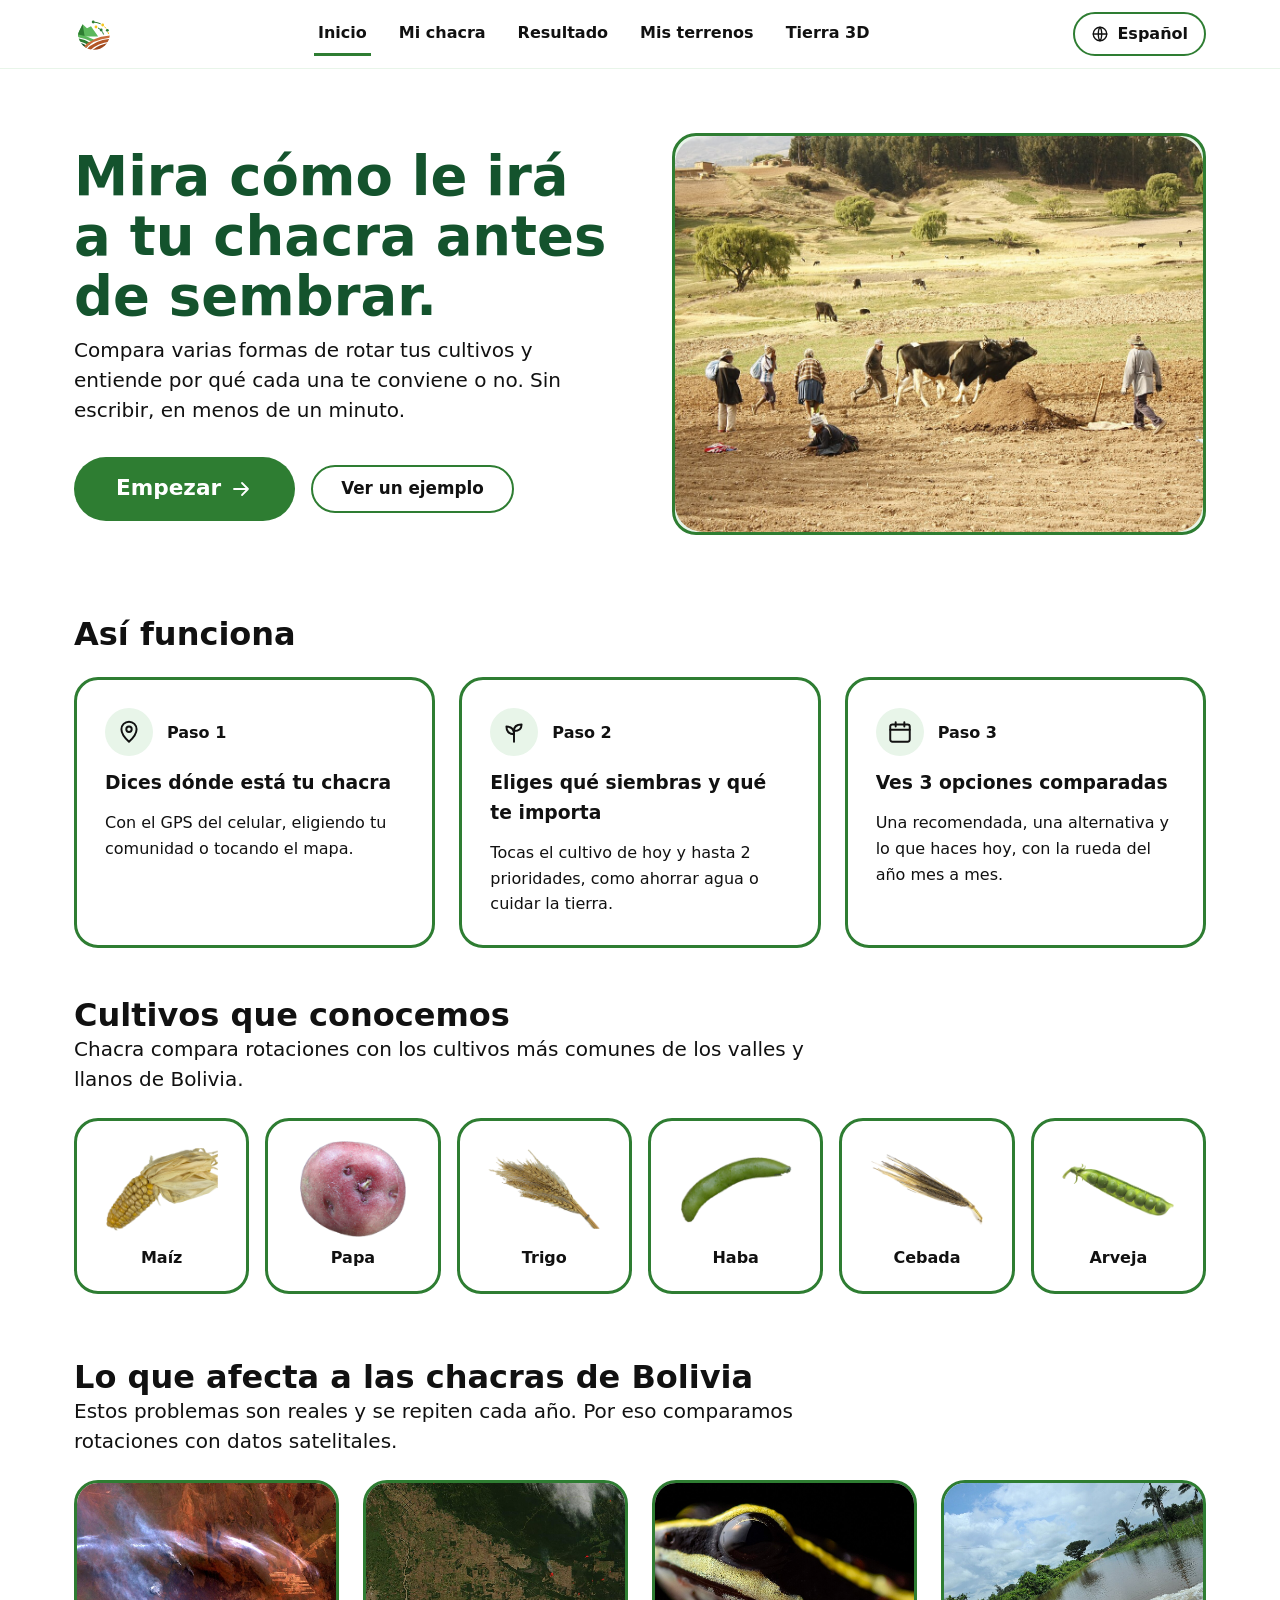
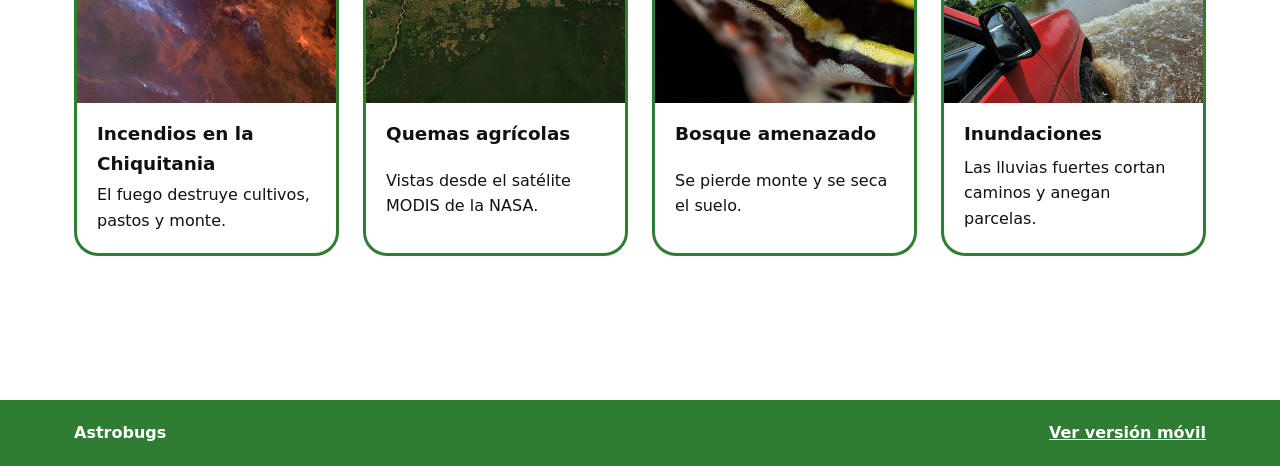
==== commit 75c6c295: "Merge de tierra-3d: Tierra 3D con datos de la NASA y mejoras visuales Conflictos resueltos conservan" ====
--- a/frontend/index.html
+++ b/frontend/index.html
@@ -5,6 +5,7 @@
 <meta name="viewport" content="width=device-width, initial-scale=1.0">
 <title>Inicio · Chacra</title>
 <link rel="stylesheet" href="app.css">
+<script src="i18n.js"></script>
 </head>
 <body>
 <header class="site-header">
@@ -41,8 +42,7 @@
         </svg></a>
     <nav class="main-nav" aria-label="Navegación principal"><a href="index.html" class="nav-link is-active" aria-current="page">Inicio</a><a href="mi-chacra.html" class="nav-link">Mi chacra</a><a href="resultado.html" class="nav-link">Resultado</a><a href="terrenos.html" class="nav-link">Mis terrenos</a><a href="tierra.html" class="nav-link">Tierra 3D</a></nav>
     <div class="header-tools">
-      <button type="button" class="pill"><svg class="ic" width="18" height="18" viewBox="0 0 24 24" fill="none" stroke="currentColor" stroke-width="1.8" stroke-linecap="round" stroke-linejoin="round" aria-hidden="true"><circle cx="12" cy="12" r="9"/><path d="M3 12h18M12 3c3 3 3 15 0 18M12 3c-3 3-3 15 0 18"/></svg>Español</button>
-      <button type="button" class="round-btn" data-speak aria-label="Escuchar esta pantalla"><svg class="ic" width="22" height="22" viewBox="0 0 24 24" fill="none" stroke="currentColor" stroke-width="1.8" stroke-linecap="round" stroke-linejoin="round" aria-hidden="true"><path d="M4 9v6h4l5 4V5L8 9H4z"/><path d="M16.5 8.5a5 5 0 0 1 0 7M19 6a8.5 8.5 0 0 1 0 12"/></svg></button>
+      <button type="button" class="pill" id="idioma" aria-label="Cambiar idioma"><svg class="ic" width="18" height="18" viewBox="0 0 24 24" fill="none" stroke="currentColor" stroke-width="1.8" stroke-linecap="round" stroke-linejoin="round" aria-hidden="true"><circle cx="12" cy="12" r="9"/><path d="M3 12h18M12 3c3 3 3 15 0 18M12 3c-3 3-3 15 0 18"/></svg>Español</button>
     </div>
   </div>
 </header>
